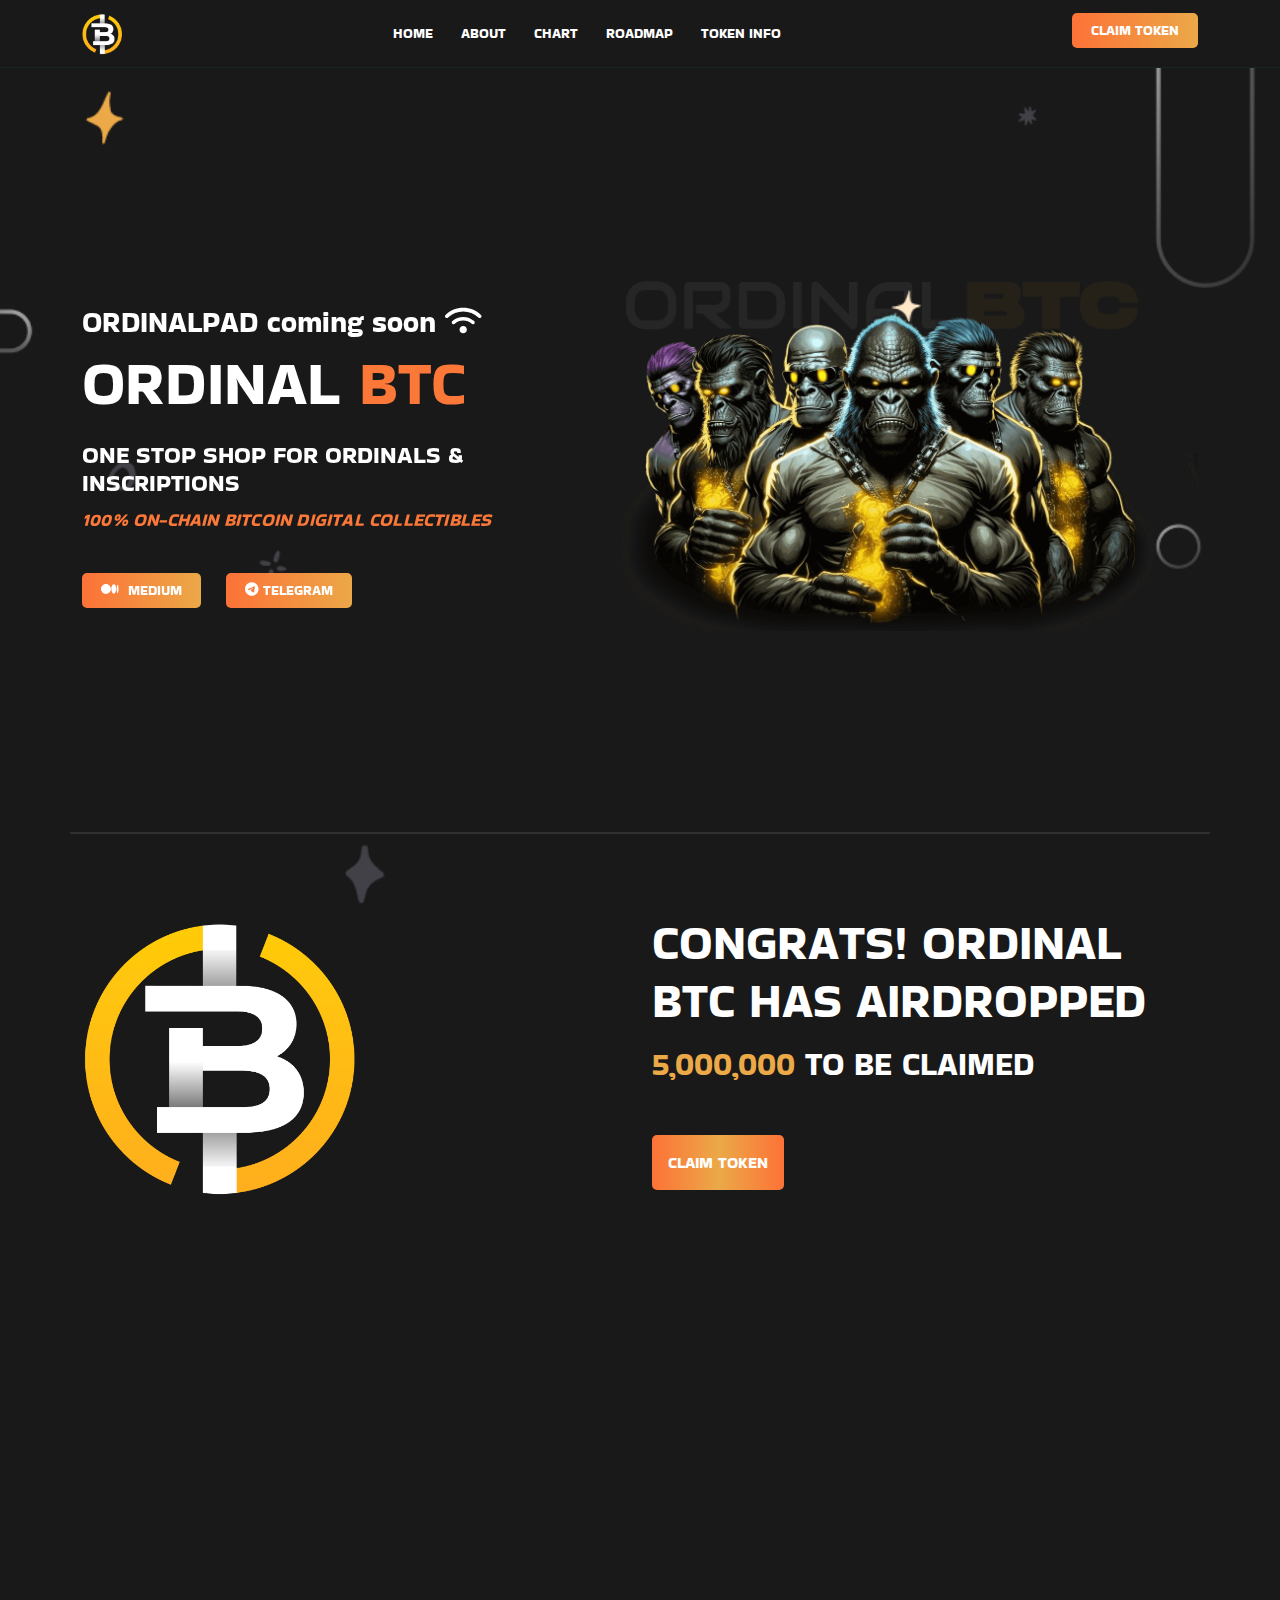
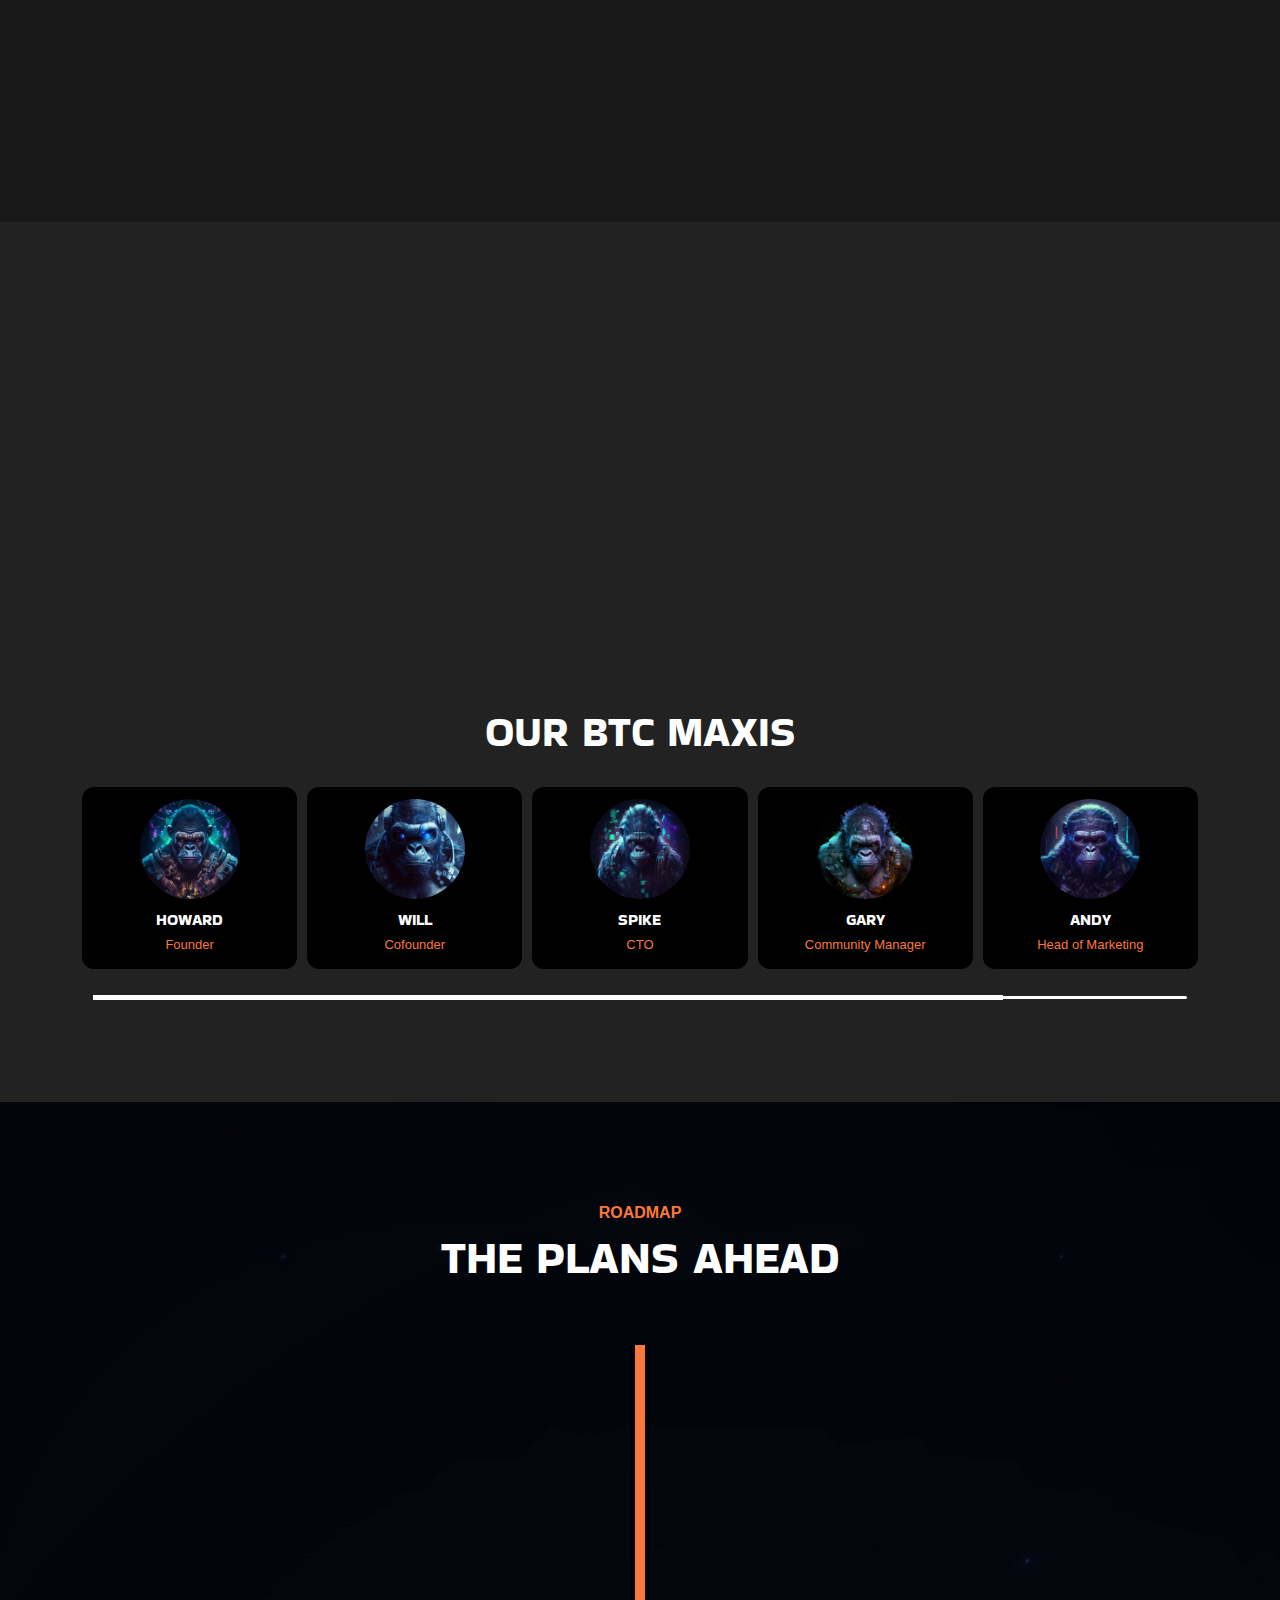
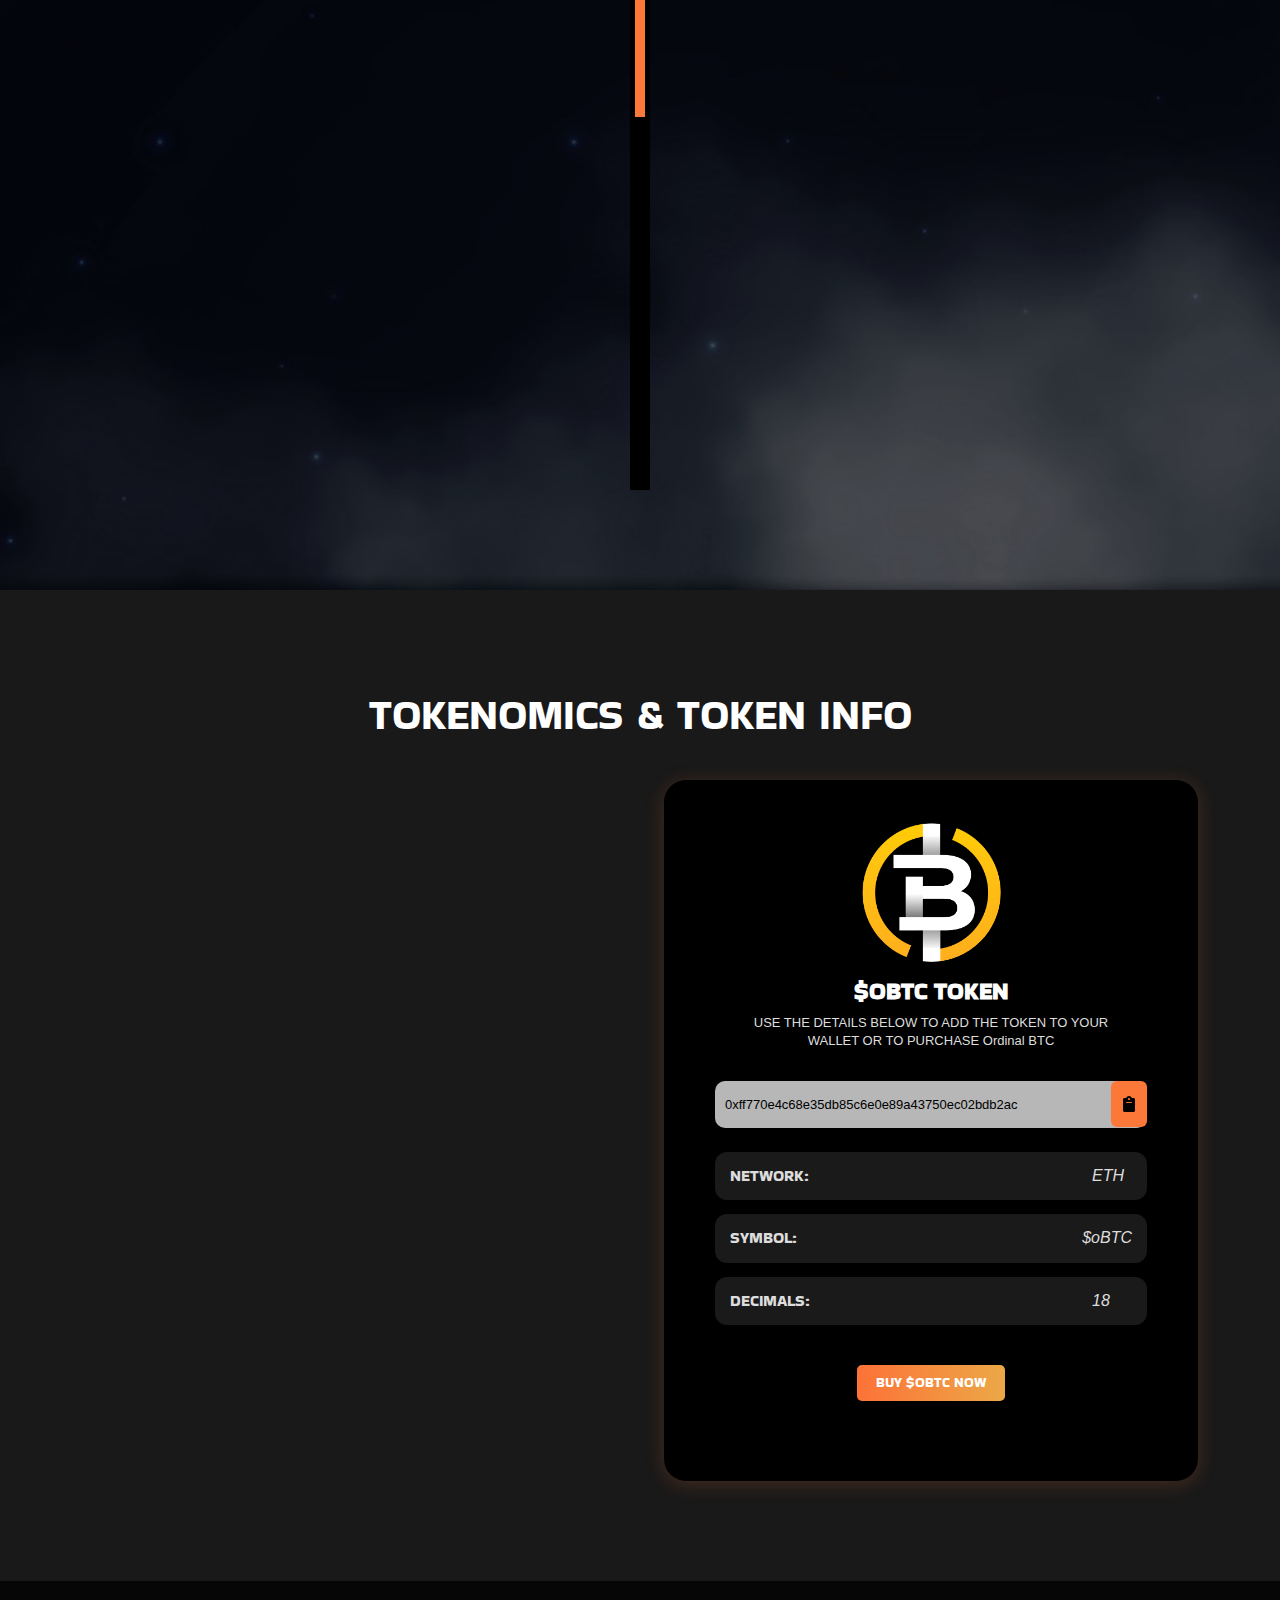
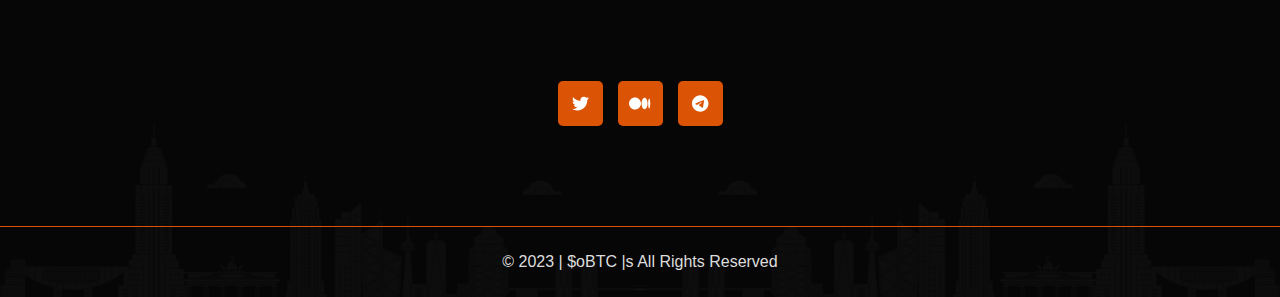
==== index.html @ 42463ea1 "message" ====
<!DOCTYPE html>
<html lang="en" class="fontawesome-i2svg-active fontawesome-i2svg-complete">

<meta http-equiv="content-type" content="text/html;charset=UTF-8" />
<head>
    <meta charset="UTF-8" />
    <meta http-equiv="X-UA-Compatible" content="IE=edge" />
    <meta name="viewport" content="width=device-width, initial-scale=1.0" />
    <title>Ordinal BTC - Home</title>

    <!-- Favicons -->
    <style type="text/css">
      :host,
      :root {
        --fa-font-solid: normal 900 1em/1 "Font Awesome 6 Solid";
        --fa-font-regular: normal 400 1em/1 "Font Awesome 6 Regular";
        --fa-font-light: normal 300 1em/1 "Font Awesome 6 Light";
        --fa-font-thin: normal 100 1em/1 "Font Awesome 6 Thin";
        --fa-font-duotone: normal 900 1em/1 "Font Awesome 6 Duotone";
        --fa-font-brands: normal 400 1em/1 "Font Awesome 6 Brands";
      }
      svg:not(:host).svg-inline--fa,
      svg:not(:root).svg-inline--fa {
        overflow: visible;
        box-sizing: content-box;
      }
      .svg-inline--fa {
        display: var(--fa-display, inline-block);
        height: 1em;
        overflow: visible;
        vertical-align: -0.125em;
      }
      .svg-inline--fa.fa-2xs {
        vertical-align: 0.1em;
      }
      .svg-inline--fa.fa-xs {
        vertical-align: 0;
      }
      .svg-inline--fa.fa-sm {
        vertical-align: -0.0714285705em;
      }
      .svg-inline--fa.fa-lg {
        vertical-align: -0.2em;
      }
      .svg-inline--fa.fa-xl {
        vertical-align: -0.25em;
      }
      .svg-inline--fa.fa-2xl {
        vertical-align: -0.3125em;
      }
      .svg-inline--fa.fa-pull-left {
        margin-right: var(--fa-pull-margin, 0.3em);
        width: auto;
      }
      .svg-inline--fa.fa-pull-right {
        margin-left: var(--fa-pull-margin, 0.3em);
        width: auto;
      }
      .svg-inline--fa.fa-li {
        width: var(--fa-li-width, 2em);
        top: 0.25em;
      }
      .svg-inline--fa.fa-fw {
        width: var(--fa-fw-width, 1.25em);
      }
      .fa-layers svg.svg-inline--fa {
        bottom: 0;
        left: 0;
        margin: auto;
        position: absolute;
        right: 0;
        top: 0;
      }
      .fa-layers-counter,
      .fa-layers-text {
        display: inline-block;
        position: absolute;
        text-align: center;
      }
      .fa-layers {
        display: inline-block;
        height: 1em;
        position: relative;
        text-align: center;
        vertical-align: -0.125em;
        width: 1em;
      }
      .fa-layers svg.svg-inline--fa {
        -webkit-transform-origin: center center;
        transform-origin: center center;
      }
      .fa-layers-text {
        left: 50%;
        top: 50%;
        -webkit-transform: translate(-50%, -50%);
        transform: translate(-50%, -50%);
        -webkit-transform-origin: center center;
        transform-origin: center center;
      }
      .fa-layers-counter {
        background-color: var(--fa-counter-background-color, #ff253a);
        border-radius: var(--fa-counter-border-radius, 1em);
        box-sizing: border-box;
        color: var(--fa-inverse, #fff);
        line-height: var(--fa-counter-line-height, 1);
        max-width: var(--fa-counter-max-width, 5em);
        min-width: var(--fa-counter-min-width, 1.5em);
        overflow: hidden;
        padding: var(--fa-counter-padding, 0.25em 0.5em);
        right: var(--fa-right, 0);
        text-overflow: ellipsis;
        top: var(--fa-top, 0);
        -webkit-transform: scale(var(--fa-counter-scale, 0.25));
        transform: scale(var(--fa-counter-scale, 0.25));
        -webkit-transform-origin: top right;
        transform-origin: top right;
      }
      .fa-layers-bottom-right {
        bottom: var(--fa-bottom, 0);
        right: var(--fa-right, 0);
        top: auto;
        -webkit-transform: scale(var(--fa-layers-scale, 0.25));
        transform: scale(var(--fa-layers-scale, 0.25));
        -webkit-transform-origin: bottom right;
        transform-origin: bottom right;
      }
      .fa-layers-bottom-left {
        bottom: var(--fa-bottom, 0);
        left: var(--fa-left, 0);
        right: auto;
        top: auto;
        -webkit-transform: scale(var(--fa-layers-scale, 0.25));
        transform: scale(var(--fa-layers-scale, 0.25));
        -webkit-transform-origin: bottom left;
        transform-origin: bottom left;
      }
      .fa-layers-top-right {
        top: var(--fa-top, 0);
        right: var(--fa-right, 0);
        -webkit-transform: scale(var(--fa-layers-scale, 0.25));
        transform: scale(var(--fa-layers-scale, 0.25));
        -webkit-transform-origin: top right;
        transform-origin: top right;
      }
      .fa-layers-top-left {
        left: var(--fa-left, 0);
        right: auto;
        top: var(--fa-top, 0);
        -webkit-transform: scale(var(--fa-layers-scale, 0.25));
        transform: scale(var(--fa-layers-scale, 0.25));
        -webkit-transform-origin: top left;
        transform-origin: top left;
      }
      .fa-1x {
        font-size: 1em;
      }
      .fa-2x {
        font-size: 2em;
      }
      .fa-3x {
        font-size: 3em;
      }
      .fa-4x {
        font-size: 4em;
      }
      .fa-5x {
        font-size: 5em;
      }
      .fa-6x {
        font-size: 6em;
      }
      .fa-7x {
        font-size: 7em;
      }
      .fa-8x {
        font-size: 8em;
      }
      .fa-9x {
        font-size: 9em;
      }
      .fa-10x {
        font-size: 10em;
      }
      .fa-2xs {
        font-size: 0.625em;
        line-height: 0.1em;
        vertical-align: 0.225em;
      }
      .fa-xs {
        font-size: 0.75em;
        line-height: 0.0833333337em;
        vertical-align: 0.125em;
      }
      .fa-sm {
        font-size: 0.875em;
        line-height: 0.0714285718em;
        vertical-align: 0.0535714295em;
      }
      .fa-lg {
        font-size: 1.25em;
        line-height: 0.05em;
        vertical-align: -0.075em;
      }
      .fa-xl {
        font-size: 1.5em;
        line-height: 0.0416666682em;
        vertical-align: -0.125em;
      }
      .fa-2xl {
        font-size: 2em;
        line-height: 0.03125em;
        vertical-align: -0.1875em;
      }
      .fa-fw {
        text-align: center;
        width: 1.25em;
      }
      .fa-ul {
        list-style-type: none;
        margin-left: var(--fa-li-margin, 2.5em);
        padding-left: 0;
      }
      .fa-ul > li {
        position: relative;
      }
      .fa-li {
        left: calc(var(--fa-li-width, 2em) * -1);
        position: absolute;
        text-align: center;
        width: var(--fa-li-width, 2em);
        line-height: inherit;
      }
      .fa-border {
        border-color: var(--fa-border-color, #eee);
        border-radius: var(--fa-border-radius, 0.1em);
        border-style: var(--fa-border-style, solid);
        border-width: var(--fa-border-width, 0.08em);
        padding: var(--fa-border-padding, 0.2em 0.25em 0.15em);
      }
      .fa-pull-left {
        float: left;
        margin-right: var(--fa-pull-margin, 0.3em);
      }
      .fa-pull-right {
        float: right;
        margin-left: var(--fa-pull-margin, 0.3em);
      }
      .fa-beat {
        -webkit-animation-name: fa-beat;
        animation-name: fa-beat;
        -webkit-animation-delay: var(--fa-animation-delay, 0);
        animation-delay: var(--fa-animation-delay, 0);
        -webkit-animation-direction: var(--fa-animation-direction, normal);
        animation-direction: var(--fa-animation-direction, normal);
        -webkit-animation-duration: var(--fa-animation-duration, 1s);
        animation-duration: var(--fa-animation-duration, 1s);
        -webkit-animation-iteration-count: var(
          --fa-animation-iteration-count,
          infinite
        );
        animation-iteration-count: var(
          --fa-animation-iteration-count,
          infinite
        );
        -webkit-animation-timing-function: var(
          --fa-animation-timing,
          ease-in-out
        );
        animation-timing-function: var(--fa-animation-timing, ease-in-out);
      }
      .fa-bounce {
        -webkit-animation-name: fa-bounce;
        animation-name: fa-bounce;
        -webkit-animation-delay: var(--fa-animation-delay, 0);
        animation-delay: var(--fa-animation-delay, 0);
        -webkit-animation-direction: var(--fa-animation-direction, normal);
        animation-direction: var(--fa-animation-direction, normal);
        -webkit-animation-duration: var(--fa-animation-duration, 1s);
        animation-duration: var(--fa-animation-duration, 1s);
        -webkit-animation-iteration-count: var(
          --fa-animation-iteration-count,
          infinite
        );
        animation-iteration-count: var(
          --fa-animation-iteration-count,
          infinite
        );
        -webkit-animation-timing-function: var(
          --fa-animation-timing,
          cubic-bezier(0.28, 0.84, 0.42, 1)
        );
        animation-timing-function: var(
          --fa-animation-timing,
          cubic-bezier(0.28, 0.84, 0.42, 1)
        );
      }
      .fa-fade {
        -webkit-animation-name: fa-fade;
        animation-name: fa-fade;
        -webkit-animation-delay: var(--fa-animation-delay, 0);
        animation-delay: var(--fa-animation-delay, 0);
        -webkit-animation-direction: var(--fa-animation-direction, normal);
        animation-direction: var(--fa-animation-direction, normal);
        -webkit-animation-duration: var(--fa-animation-duration, 1s);
        animation-duration: var(--fa-animation-duration, 1s);
        -webkit-animation-iteration-count: var(
          --fa-animation-iteration-count,
          infinite
        );
        animation-iteration-count: var(
          --fa-animation-iteration-count,
          infinite
        );
        -webkit-animation-timing-function: var(
          --fa-animation-timing,
          cubic-bezier(0.4, 0, 0.6, 1)
        );
        animation-timing-function: var(
          --fa-animation-timing,
          cubic-bezier(0.4, 0, 0.6, 1)
        );
      }
      .fa-beat-fade {
        -webkit-animation-name: fa-beat-fade;
        animation-name: fa-beat-fade;
        -webkit-animation-delay: var(--fa-animation-delay, 0);
        animation-delay: var(--fa-animation-delay, 0);
        -webkit-animation-direction: var(--fa-animation-direction, normal);
        animation-direction: var(--fa-animation-direction, normal);
        -webkit-animation-duration: var(--fa-animation-duration, 1s);
        animation-duration: var(--fa-animation-duration, 1s);
        -webkit-animation-iteration-count: var(
          --fa-animation-iteration-count,
          infinite
        );
        animation-iteration-count: var(
          --fa-animation-iteration-count,
          infinite
        );
        -webkit-animation-timing-function: var(
          --fa-animation-timing,
          cubic-bezier(0.4, 0, 0.6, 1)
        );
        animation-timing-function: var(
          --fa-animation-timing,
          cubic-bezier(0.4, 0, 0.6, 1)
        );
      }
      .fa-flip {
        -webkit-animation-name: fa-flip;
        animation-name: fa-flip;
        -webkit-animation-delay: var(--fa-animation-delay, 0);
        animation-delay: var(--fa-animation-delay, 0);
        -webkit-animation-direction: var(--fa-animation-direction, normal);
        animation-direction: var(--fa-animation-direction, normal);
        -webkit-animation-duration: var(--fa-animation-duration, 1s);
        animation-duration: var(--fa-animation-duration, 1s);
        -webkit-animation-iteration-count: var(
          --fa-animation-iteration-count,
          infinite
        );
        animation-iteration-count: var(
          --fa-animation-iteration-count,
          infinite
        );
        -webkit-animation-timing-function: var(
          --fa-animation-timing,
          ease-in-out
        );
        animation-timing-function: var(--fa-animation-timing, ease-in-out);
      }
      .fa-shake {
        -webkit-animation-name: fa-shake;
        animation-name: fa-shake;
        -webkit-animation-delay: var(--fa-animation-delay, 0);
        animation-delay: var(--fa-animation-delay, 0);
        -webkit-animation-direction: var(--fa-animation-direction, normal);
        animation-direction: var(--fa-animation-direction, normal);
        -webkit-animation-duration: var(--fa-animation-duration, 1s);
        animation-duration: var(--fa-animation-duration, 1s);
        -webkit-animation-iteration-count: var(
          --fa-animation-iteration-count,
          infinite
        );
        animation-iteration-count: var(
          --fa-animation-iteration-count,
          infinite
        );
        -webkit-animation-timing-function: var(--fa-animation-timing, linear);
        animation-timing-function: var(--fa-animation-timing, linear);
      }
      .fa-spin {
        -webkit-animation-name: fa-spin;
        animation-name: fa-spin;
        -webkit-animation-delay: var(--fa-animation-delay, 0);
        animation-delay: var(--fa-animation-delay, 0);
        -webkit-animation-direction: var(--fa-animation-direction, normal);
        animation-direction: var(--fa-animation-direction, normal);
        -webkit-animation-duration: var(--fa-animation-duration, 2s);
        animation-duration: var(--fa-animation-duration, 2s);
        -webkit-animation-iteration-count: var(
          --fa-animation-iteration-count,
          infinite
        );
        animation-iteration-count: var(
          --fa-animation-iteration-count,
          infinite
        );
        -webkit-animation-timing-function: var(--fa-animation-timing, linear);
        animation-timing-function: var(--fa-animation-timing, linear);
      }
      .fa-spin-reverse {
        --fa-animation-direction: reverse;
      }
      .fa-pulse,
      .fa-spin-pulse {
        -webkit-animation-name: fa-spin;
        animation-name: fa-spin;
        -webkit-animation-direction: var(--fa-animation-direction, normal);
        animation-direction: var(--fa-animation-direction, normal);
        -webkit-animation-duration: var(--fa-animation-duration, 1s);
        animation-duration: var(--fa-animation-duration, 1s);
        -webkit-animation-iteration-count: var(
          --fa-animation-iteration-count,
          infinite
        );
        animation-iteration-count: var(
          --fa-animation-iteration-count,
          infinite
        );
        -webkit-animation-timing-function: var(--fa-animation-timing, steps(8));
        animation-timing-function: var(--fa-animation-timing, steps(8));
      }
      @media (prefers-reduced-motion: reduce) {
        .fa-beat,
        .fa-beat-fade,
        .fa-bounce,
        .fa-fade,
        .fa-flip,
        .fa-pulse,
        .fa-shake,
        .fa-spin,
        .fa-spin-pulse {
          -webkit-animation-delay: -1ms;
          animation-delay: -1ms;
          -webkit-animation-duration: 1ms;
          animation-duration: 1ms;
          -webkit-animation-iteration-count: 1;
          animation-iteration-count: 1;
          transition-delay: 0s;
          transition-duration: 0s;
        }
      }
      @-webkit-keyframes fa-beat {
        0%,
        90% {
          -webkit-transform: scale(1);
          transform: scale(1);
        }
        45% {
          -webkit-transform: scale(var(--fa-beat-scale, 1.25));
          transform: scale(var(--fa-beat-scale, 1.25));
        }
      }
      @keyframes fa-beat {
        0%,
        90% {
          -webkit-transform: scale(1);
          transform: scale(1);
        }
        45% {
          -webkit-transform: scale(var(--fa-beat-scale, 1.25));
          transform: scale(var(--fa-beat-scale, 1.25));
        }
      }
      @-webkit-keyframes fa-bounce {
        0% {
          -webkit-transform: scale(1, 1) translateY(0);
          transform: scale(1, 1) translateY(0);
        }
        10% {
          -webkit-transform: scale(
              var(--fa-bounce-start-scale-x, 1.1),
              var(--fa-bounce-start-scale-y, 0.9)
            )
            translateY(0);
          transform: scale(
              var(--fa-bounce-start-scale-x, 1.1),
              var(--fa-bounce-start-scale-y, 0.9)
            )
            translateY(0);
        }
        30% {
          -webkit-transform: scale(
              var(--fa-bounce-jump-scale-x, 0.9),
              var(--fa-bounce-jump-scale-y, 1.1)
            )
            translateY(var(--fa-bounce-height, -0.5em));
          transform: scale(
              var(--fa-bounce-jump-scale-x, 0.9),
              var(--fa-bounce-jump-scale-y, 1.1)
            )
            translateY(var(--fa-bounce-height, -0.5em));
        }
        50% {
          -webkit-transform: scale(
              var(--fa-bounce-land-scale-x, 1.05),
              var(--fa-bounce-land-scale-y, 0.95)
            )
            translateY(0);
          transform: scale(
              var(--fa-bounce-land-scale-x, 1.05),
              var(--fa-bounce-land-scale-y, 0.95)
            )
            translateY(0);
        }
        57% {
          -webkit-transform: scale(1, 1)
            translateY(var(--fa-bounce-rebound, -0.125em));
          transform: scale(1, 1) translateY(var(--fa-bounce-rebound, -0.125em));
        }
        64% {
          -webkit-transform: scale(1, 1) translateY(0);
          transform: scale(1, 1) translateY(0);
        }
        100% {
          -webkit-transform: scale(1, 1) translateY(0);
          transform: scale(1, 1) translateY(0);
        }
      }
      @keyframes fa-bounce {
        0% {
          -webkit-transform: scale(1, 1) translateY(0);
          transform: scale(1, 1) translateY(0);
        }
        10% {
          -webkit-transform: scale(
              var(--fa-bounce-start-scale-x, 1.1),
              var(--fa-bounce-start-scale-y, 0.9)
            )
            translateY(0);
          transform: scale(
              var(--fa-bounce-start-scale-x, 1.1),
              var(--fa-bounce-start-scale-y, 0.9)
            )
            translateY(0);
        }
        30% {
          -webkit-transform: scale(
              var(--fa-bounce-jump-scale-x, 0.9),
              var(--fa-bounce-jump-scale-y, 1.1)
            )
            translateY(var(--fa-bounce-height, -0.5em));
          transform: scale(
              var(--fa-bounce-jump-scale-x, 0.9),
              var(--fa-bounce-jump-scale-y, 1.1)
            )
            translateY(var(--fa-bounce-height, -0.5em));
        }
        50% {
          -webkit-transform: scale(
              var(--fa-bounce-land-scale-x, 1.05),
              var(--fa-bounce-land-scale-y, 0.95)
            )
            translateY(0);
          transform: scale(
              var(--fa-bounce-land-scale-x, 1.05),
              var(--fa-bounce-land-scale-y, 0.95)
            )
            translateY(0);
        }
        57% {
          -webkit-transform: scale(1, 1)
            translateY(var(--fa-bounce-rebound, -0.125em));
          transform: scale(1, 1) translateY(var(--fa-bounce-rebound, -0.125em));
        }
        64% {
          -webkit-transform: scale(1, 1) translateY(0);
          transform: scale(1, 1) translateY(0);
        }
        100% {
          -webkit-transform: scale(1, 1) translateY(0);
          transform: scale(1, 1) translateY(0);
        }
      }
      @-webkit-keyframes fa-fade {
        50% {
          opacity: var(--fa-fade-opacity, 0.4);
        }
      }
      @keyframes fa-fade {
        50% {
          opacity: var(--fa-fade-opacity, 0.4);
        }
      }
      @-webkit-keyframes fa-beat-fade {
        0%,
        100% {
          opacity: var(--fa-beat-fade-opacity, 0.4);
          -webkit-transform: scale(1);
          transform: scale(1);
        }
        50% {
          opacity: 1;
          -webkit-transform: scale(var(--fa-beat-fade-scale, 1.125));
          transform: scale(var(--fa-beat-fade-scale, 1.125));
        }
      }
      @keyframes fa-beat-fade {
        0%,
        100% {
          opacity: var(--fa-beat-fade-opacity, 0.4);
          -webkit-transform: scale(1);
          transform: scale(1);
        }
        50% {
          opacity: 1;
          -webkit-transform: scale(var(--fa-beat-fade-scale, 1.125));
          transform: scale(var(--fa-beat-fade-scale, 1.125));
        }
      }
      @-webkit-keyframes fa-flip {
        50% {
          -webkit-transform: rotate3d(
            var(--fa-flip-x, 0),
            var(--fa-flip-y, 1),
            var(--fa-flip-z, 0),
            var(--fa-flip-angle, -180deg)
          );
          transform: rotate3d(
            var(--fa-flip-x, 0),
            var(--fa-flip-y, 1),
            var(--fa-flip-z, 0),
            var(--fa-flip-angle, -180deg)
          );
        }
      }
      @keyframes fa-flip {
        50% {
          -webkit-transform: rotate3d(
            var(--fa-flip-x, 0),
            var(--fa-flip-y, 1),
            var(--fa-flip-z, 0),
            var(--fa-flip-angle, -180deg)
          );
          transform: rotate3d(
            var(--fa-flip-x, 0),
            var(--fa-flip-y, 1),
            var(--fa-flip-z, 0),
            var(--fa-flip-angle, -180deg)
          );
        }
      }
      @-webkit-keyframes fa-shake {
        0% {
          -webkit-transform: rotate(-15deg);
          transform: rotate(-15deg);
        }
        4% {
          -webkit-transform: rotate(15deg);
          transform: rotate(15deg);
        }
        24%,
        8% {
          -webkit-transform: rotate(-18deg);
          transform: rotate(-18deg);
        }
        12%,
        28% {
          -webkit-transform: rotate(18deg);
          transform: rotate(18deg);
        }
        16% {
          -webkit-transform: rotate(-22deg);
          transform: rotate(-22deg);
        }
        20% {
          -webkit-transform: rotate(22deg);
          transform: rotate(22deg);
        }
        32% {
          -webkit-transform: rotate(-12deg);
          transform: rotate(-12deg);
        }
        36% {
          -webkit-transform: rotate(12deg);
          transform: rotate(12deg);
        }
        100%,
        40% {
          -webkit-transform: rotate(0);
          transform: rotate(0);
        }
      }
      @keyframes fa-shake {
        0% {
          -webkit-transform: rotate(-15deg);
          transform: rotate(-15deg);
        }
        4% {
          -webkit-transform: rotate(15deg);
          transform: rotate(15deg);
        }
        24%,
        8% {
          -webkit-transform: rotate(-18deg);
          transform: rotate(-18deg);
        }
        12%,
        28% {
          -webkit-transform: rotate(18deg);
          transform: rotate(18deg);
        }
        16% {
          -webkit-transform: rotate(-22deg);
          transform: rotate(-22deg);
        }
        20% {
          -webkit-transform: rotate(22deg);
          transform: rotate(22deg);
        }
        32% {
          -webkit-transform: rotate(-12deg);
          transform: rotate(-12deg);
        }
        36% {
          -webkit-transform: rotate(12deg);
          transform: rotate(12deg);
        }
        100%,
        40% {
          -webkit-transform: rotate(0);
          transform: rotate(0);
        }
      }
      @-webkit-keyframes fa-spin {
        0% {
          -webkit-transform: rotate(0);
          transform: rotate(0);
        }
        100% {
          -webkit-transform: rotate(360deg);
          transform: rotate(360deg);
        }
      }
      @keyframes fa-spin {
        0% {
          -webkit-transform: rotate(0);
          transform: rotate(0);
        }
        100% {
          -webkit-transform: rotate(360deg);
          transform: rotate(360deg);
        }
      }
      .fa-rotate-90 {
        -webkit-transform: rotate(90deg);
        transform: rotate(90deg);
      }
      .fa-rotate-180 {
        -webkit-transform: rotate(180deg);
        transform: rotate(180deg);
      }
      .fa-rotate-270 {
        -webkit-transform: rotate(270deg);
        transform: rotate(270deg);
      }
      .fa-flip-horizontal {
        -webkit-transform: scale(-1, 1);
        transform: scale(-1, 1);
      }
      .fa-flip-vertical {
        -webkit-transform: scale(1, -1);
        transform: scale(1, -1);
      }
      .fa-flip-both,
      .fa-flip-horizontal.fa-flip-vertical {
        -webkit-transform: scale(-1, -1);
        transform: scale(-1, -1);
      }
      .fa-rotate-by {
        -webkit-transform: rotate(var(--fa-rotate-angle, none));
        transform: rotate(var(--fa-rotate-angle, none));
      }
      .fa-stack {
        display: inline-block;
        vertical-align: middle;
        height: 2em;
        position: relative;
        width: 2.5em;
      }
      .fa-stack-1x,
      .fa-stack-2x {
        bottom: 0;
        left: 0;
        margin: auto;
        position: absolute;
        right: 0;
        top: 0;
        z-index: var(--fa-stack-z-index, auto);
      }
      .svg-inline--fa.fa-stack-1x {
        height: 1em;
        width: 1.25em;
      }
      .svg-inline--fa.fa-stack-2x {
        height: 2em;
        width: 2.5em;
      }
      .fa-inverse {
        color: var(--fa-inverse, #fff);
      }
      .fa-sr-only,
      .sr-only {
        position: absolute;
        width: 1px;
        height: 1px;
        padding: 0;
        margin: -1px;
        overflow: hidden;
        clip: rect(0, 0, 0, 0);
        white-space: nowrap;
        border-width: 0;
      }
      .fa-sr-only-focusable:not(:focus),
      .sr-only-focusable:not(:focus) {
        position: absolute;
        width: 1px;
        height: 1px;
        padding: 0;
        margin: -1px;
        overflow: hidden;
        clip: rect(0, 0, 0, 0);
        white-space: nowrap;
        border-width: 0;
      }
      .svg-inline--fa .fa-primary {
        fill: var(--fa-primary-color, currentColor);
        opacity: var(--fa-primary-opacity, 1);
      }
      .svg-inline--fa .fa-secondary {
        fill: var(--fa-secondary-color, currentColor);
        opacity: var(--fa-secondary-opacity, 0.4);
      }
      .svg-inline--fa.fa-swap-opacity .fa-primary {
        opacity: var(--fa-secondary-opacity, 0.4);
      }
      .svg-inline--fa.fa-swap-opacity .fa-secondary {
        opacity: var(--fa-primary-opacity, 1);
      }
      .svg-inline--fa mask .fa-primary,
      .svg-inline--fa mask .fa-secondary {
        fill: #000;
      }
      .fa-duotone.fa-inverse,
      .fad.fa-inverse {
        color: var(--fa-inverse, #fff);
      }
    </style>
    <style type="text/css">
      :host,
      :root {
        --fa-font-solid: normal 900 1em/1 "Font Awesome 6 Solid";
        --fa-font-regular: normal 400 1em/1 "Font Awesome 6 Regular";
        --fa-font-light: normal 300 1em/1 "Font Awesome 6 Light";
        --fa-font-thin: normal 100 1em/1 "Font Awesome 6 Thin";
        --fa-font-duotone: normal 900 1em/1 "Font Awesome 6 Duotone";
        --fa-font-brands: normal 400 1em/1 "Font Awesome 6 Brands";
      }
      svg:not(:host).svg-inline--fa,
      svg:not(:root).svg-inline--fa {
        overflow: visible;
        box-sizing: content-box;
      }
      .svg-inline--fa {
        display: var(--fa-display, inline-block);
        height: 1em;
        overflow: visible;
        vertical-align: -0.125em;
      }
      .svg-inline--fa.fa-2xs {
        vertical-align: 0.1em;
      }
      .svg-inline--fa.fa-xs {
        vertical-align: 0;
      }
      .svg-inline--fa.fa-sm {
        vertical-align: -0.0714285705em;
      }
      .svg-inline--fa.fa-lg {
        vertical-align: -0.2em;
      }
      .svg-inline--fa.fa-xl {
        vertical-align: -0.25em;
      }
      .svg-inline--fa.fa-2xl {
        vertical-align: -0.3125em;
      }
      .svg-inline--fa.fa-pull-left {
        margin-right: var(--fa-pull-margin, 0.3em);
        width: auto;
      }
      .svg-inline--fa.fa-pull-right {
        margin-left: var(--fa-pull-margin, 0.3em);
        width: auto;
      }
      .svg-inline--fa.fa-li {
        width: var(--fa-li-width, 2em);
        top: 0.25em;
      }
      .svg-inline--fa.fa-fw {
        width: var(--fa-fw-width, 1.25em);
      }
      .fa-layers svg.svg-inline--fa {
        bottom: 0;
        left: 0;
        margin: auto;
        position: absolute;
        right: 0;
        top: 0;
      }
      .fa-layers-counter,
      .fa-layers-text {
        display: inline-block;
        position: absolute;
        text-align: center;
      }
      .fa-layers {
        display: inline-block;
        height: 1em;
        position: relative;
        text-align: center;
        vertical-align: -0.125em;
        width: 1em;
      }
      .fa-layers svg.svg-inline--fa {
        -webkit-transform-origin: center center;
        transform-origin: center center;
      }
      .fa-layers-text {
        left: 50%;
        top: 50%;
        -webkit-transform: translate(-50%, -50%);
        transform: translate(-50%, -50%);
        -webkit-transform-origin: center center;
        transform-origin: center center;
      }
      .fa-layers-counter {
        background-color: var(--fa-counter-background-color, #ff253a);
        border-radius: var(--fa-counter-border-radius, 1em);
        box-sizing: border-box;
        color: var(--fa-inverse, #fff);
        line-height: var(--fa-counter-line-height, 1);
        max-width: var(--fa-counter-max-width, 5em);
        min-width: var(--fa-counter-min-width, 1.5em);
        overflow: hidden;
        padding: var(--fa-counter-padding, 0.25em 0.5em);
        right: var(--fa-right, 0);
        text-overflow: ellipsis;
        top: var(--fa-top, 0);
        -webkit-transform: scale(var(--fa-counter-scale, 0.25));
        transform: scale(var(--fa-counter-scale, 0.25));
        -webkit-transform-origin: top right;
        transform-origin: top right;
      }
      .fa-layers-bottom-right {
        bottom: var(--fa-bottom, 0);
        right: var(--fa-right, 0);
        top: auto;
        -webkit-transform: scale(var(--fa-layers-scale, 0.25));
        transform: scale(var(--fa-layers-scale, 0.25));
        -webkit-transform-origin: bottom right;
        transform-origin: bottom right;
      }
      .fa-layers-bottom-left {
        bottom: var(--fa-bottom, 0);
        left: var(--fa-left, 0);
        right: auto;
        top: auto;
        -webkit-transform: scale(var(--fa-layers-scale, 0.25));
        transform: scale(var(--fa-layers-scale, 0.25));
        -webkit-transform-origin: bottom left;
        transform-origin: bottom left;
      }
      .fa-layers-top-right {
        top: var(--fa-top, 0);
        right: var(--fa-right, 0);
        -webkit-transform: scale(var(--fa-layers-scale, 0.25));
        transform: scale(var(--fa-layers-scale, 0.25));
        -webkit-transform-origin: top right;
        transform-origin: top right;
      }
      .fa-layers-top-left {
        left: var(--fa-left, 0);
        right: auto;
        top: var(--fa-top, 0);
        -webkit-transform: scale(var(--fa-layers-scale, 0.25));
        transform: scale(var(--fa-layers-scale, 0.25));
        -webkit-transform-origin: top left;
        transform-origin: top left;
      }
      .fa-1x {
        font-size: 1em;
      }
      .fa-2x {
        font-size: 2em;
      }
      .fa-3x {
        font-size: 3em;
      }
      .fa-4x {
        font-size: 4em;
      }
      .fa-5x {
        font-size: 5em;
      }
      .fa-6x {
        font-size: 6em;
      }
      .fa-7x {
        font-size: 7em;
      }
      .fa-8x {
        font-size: 8em;
      }
      .fa-9x {
        font-size: 9em;
      }
      .fa-10x {
        font-size: 10em;
      }
      .fa-2xs {
        font-size: 0.625em;
        line-height: 0.1em;
        vertical-align: 0.225em;
      }
      .fa-xs {
        font-size: 0.75em;
        line-height: 0.0833333337em;
        vertical-align: 0.125em;
      }
      .fa-sm {
        font-size: 0.875em;
        line-height: 0.0714285718em;
        vertical-align: 0.0535714295em;
      }
      .fa-lg {
        font-size: 1.25em;
        line-height: 0.05em;
        vertical-align: -0.075em;
      }
      .fa-xl {
        font-size: 1.5em;
        line-height: 0.0416666682em;
        vertical-align: -0.125em;
      }
      .fa-2xl {
        font-size: 2em;
        line-height: 0.03125em;
        vertical-align: -0.1875em;
      }
      .fa-fw {
        text-align: center;
        width: 1.25em;
      }
      .fa-ul {
        list-style-type: none;
        margin-left: var(--fa-li-margin, 2.5em);
        padding-left: 0;
      }
      .fa-ul > li {
        position: relative;
      }
      .fa-li {
        left: calc(var(--fa-li-width, 2em) * -1);
        position: absolute;
        text-align: center;
        width: var(--fa-li-width, 2em);
        line-height: inherit;
      }
      .fa-border {
        border-color: var(--fa-border-color, #eee);
        border-radius: var(--fa-border-radius, 0.1em);
        border-style: var(--fa-border-style, solid);
        border-width: var(--fa-border-width, 0.08em);
        padding: var(--fa-border-padding, 0.2em 0.25em 0.15em);
      }
      .fa-pull-left {
        float: left;
        margin-right: var(--fa-pull-margin, 0.3em);
      }
      .fa-pull-right {
        float: right;
        margin-left: var(--fa-pull-margin, 0.3em);
      }
      .fa-beat {
        -webkit-animation-name: fa-beat;
        animation-name: fa-beat;
        -webkit-animation-delay: var(--fa-animation-delay, 0);
        animation-delay: var(--fa-animation-delay, 0);
        -webkit-animation-direction: var(--fa-animation-direction, normal);
        animation-direction: var(--fa-animation-direction, normal);
        -webkit-animation-duration: var(--fa-animation-duration, 1s);
        animation-duration: var(--fa-animation-duration, 1s);
        -webkit-animation-iteration-count: var(
          --fa-animation-iteration-count,
          infinite
        );
        animation-iteration-count: var(
          --fa-animation-iteration-count,
          infinite
        );
        -webkit-animation-timing-function: var(
          --fa-animation-timing,
          ease-in-out
        );
        animation-timing-function: var(--fa-animation-timing, ease-in-out);
      }
      .fa-bounce {
        -webkit-animation-name: fa-bounce;
        animation-name: fa-bounce;
        -webkit-animation-delay: var(--fa-animation-delay, 0);
        animation-delay: var(--fa-animation-delay, 0);
        -webkit-animation-direction: var(--fa-animation-direction, normal);
        animation-direction: var(--fa-animation-direction, normal);
        -webkit-animation-duration: var(--fa-animation-duration, 1s);
        animation-duration: var(--fa-animation-duration, 1s);
        -webkit-animation-iteration-count: var(
          --fa-animation-iteration-count,
          infinite
        );
        animation-iteration-count: var(
          --fa-animation-iteration-count,
          infinite
        );
        -webkit-animation-timing-function: var(
          --fa-animation-timing,
          cubic-bezier(0.28, 0.84, 0.42, 1)
        );
        animation-timing-function: var(
          --fa-animation-timing,
          cubic-bezier(0.28, 0.84, 0.42, 1)
        );
      }
      .fa-fade {
        -webkit-animation-name: fa-fade;
        animation-name: fa-fade;
        -webkit-animation-delay: var(--fa-animation-delay, 0);
        animation-delay: var(--fa-animation-delay, 0);
        -webkit-animation-direction: var(--fa-animation-direction, normal);
        animation-direction: var(--fa-animation-direction, normal);
        -webkit-animation-duration: var(--fa-animation-duration, 1s);
        animation-duration: var(--fa-animation-duration, 1s);
        -webkit-animation-iteration-count: var(
          --fa-animation-iteration-count,
          infinite
        );
        animation-iteration-count: var(
          --fa-animation-iteration-count,
          infinite
        );
        -webkit-animation-timing-function: var(
          --fa-animation-timing,
          cubic-bezier(0.4, 0, 0.6, 1)
        );
        animation-timing-function: var(
          --fa-animation-timing,
          cubic-bezier(0.4, 0, 0.6, 1)
        );
      }
      .fa-beat-fade {
        -webkit-animation-name: fa-beat-fade;
        animation-name: fa-beat-fade;
        -webkit-animation-delay: var(--fa-animation-delay, 0);
        animation-delay: var(--fa-animation-delay, 0);
        -webkit-animation-direction: var(--fa-animation-direction, normal);
        animation-direction: var(--fa-animation-direction, normal);
        -webkit-animation-duration: var(--fa-animation-duration, 1s);
        animation-duration: var(--fa-animation-duration, 1s);
        -webkit-animation-iteration-count: var(
          --fa-animation-iteration-count,
          infinite
        );
        animation-iteration-count: var(
          --fa-animation-iteration-count,
          infinite
        );
        -webkit-animation-timing-function: var(
          --fa-animation-timing,
          cubic-bezier(0.4, 0, 0.6, 1)
        );
        animation-timing-function: var(
          --fa-animation-timing,
          cubic-bezier(0.4, 0, 0.6, 1)
        );
      }
      .fa-flip {
        -webkit-animation-name: fa-flip;
        animation-name: fa-flip;
        -webkit-animation-delay: var(--fa-animation-delay, 0);
        animation-delay: var(--fa-animation-delay, 0);
        -webkit-animation-direction: var(--fa-animation-direction, normal);
        animation-direction: var(--fa-animation-direction, normal);
        -webkit-animation-duration: var(--fa-animation-duration, 1s);
        animation-duration: var(--fa-animation-duration, 1s);
        -webkit-animation-iteration-count: var(
          --fa-animation-iteration-count,
          infinite
        );
        animation-iteration-count: var(
          --fa-animation-iteration-count,
          infinite
        );
        -webkit-animation-timing-function: var(
          --fa-animation-timing,
          ease-in-out
        );
        animation-timing-function: var(--fa-animation-timing, ease-in-out);
      }
      .fa-shake {
        -webkit-animation-name: fa-shake;
        animation-name: fa-shake;
        -webkit-animation-delay: var(--fa-animation-delay, 0);
        animation-delay: var(--fa-animation-delay, 0);
        -webkit-animation-direction: var(--fa-animation-direction, normal);
        animation-direction: var(--fa-animation-direction, normal);
        -webkit-animation-duration: var(--fa-animation-duration, 1s);
        animation-duration: var(--fa-animation-duration, 1s);
        -webkit-animation-iteration-count: var(
          --fa-animation-iteration-count,
          infinite
        );
        animation-iteration-count: var(
          --fa-animation-iteration-count,
          infinite
        );
        -webkit-animation-timing-function: var(--fa-animation-timing, linear);
        animation-timing-function: var(--fa-animation-timing, linear);
      }
      .fa-spin {
        -webkit-animation-name: fa-spin;
        animation-name: fa-spin;
        -webkit-animation-delay: var(--fa-animation-delay, 0);
        animation-delay: var(--fa-animation-delay, 0);
        -webkit-animation-direction: var(--fa-animation-direction, normal);
        animation-direction: var(--fa-animation-direction, normal);
        -webkit-animation-duration: var(--fa-animation-duration, 2s);
        animation-duration: var(--fa-animation-duration, 2s);
        -webkit-animation-iteration-count: var(
          --fa-animation-iteration-count,
          infinite
        );
        animation-iteration-count: var(
          --fa-animation-iteration-count,
          infinite
        );
        -webkit-animation-timing-function: var(--fa-animation-timing, linear);
        animation-timing-function: var(--fa-animation-timing, linear);
      }
      .fa-spin-reverse {
        --fa-animation-direction: reverse;
      }
      .fa-pulse,
      .fa-spin-pulse {
        -webkit-animation-name: fa-spin;
        animation-name: fa-spin;
        -webkit-animation-direction: var(--fa-animation-direction, normal);
        animation-direction: var(--fa-animation-direction, normal);
        -webkit-animation-duration: var(--fa-animation-duration, 1s);
        animation-duration: var(--fa-animation-duration, 1s);
        -webkit-animation-iteration-count: var(
          --fa-animation-iteration-count,
          infinite
        );
        animation-iteration-count: var(
          --fa-animation-iteration-count,
          infinite
        );
        -webkit-animation-timing-function: var(--fa-animation-timing, steps(8));
        animation-timing-function: var(--fa-animation-timing, steps(8));
      }
      @media (prefers-reduced-motion: reduce) {
        .fa-beat,
        .fa-beat-fade,
        .fa-bounce,
        .fa-fade,
        .fa-flip,
        .fa-pulse,
        .fa-shake,
        .fa-spin,
        .fa-spin-pulse {
          -webkit-animation-delay: -1ms;
          animation-delay: -1ms;
          -webkit-animation-duration: 1ms;
          animation-duration: 1ms;
          -webkit-animation-iteration-count: 1;
          animation-iteration-count: 1;
          transition-delay: 0s;
          transition-duration: 0s;
        }
      }
      @-webkit-keyframes fa-beat {
        0%,
        90% {
          -webkit-transform: scale(1);
          transform: scale(1);
        }
        45% {
          -webkit-transform: scale(var(--fa-beat-scale, 1.25));
          transform: scale(var(--fa-beat-scale, 1.25));
        }
      }
      @keyframes fa-beat {
        0%,
        90% {
          -webkit-transform: scale(1);
          transform: scale(1);
        }
        45% {
          -webkit-transform: scale(var(--fa-beat-scale, 1.25));
          transform: scale(var(--fa-beat-scale, 1.25));
        }
      }
      @-webkit-keyframes fa-bounce {
        0% {
          -webkit-transform: scale(1, 1) translateY(0);
          transform: scale(1, 1) translateY(0);
        }
        10% {
          -webkit-transform: scale(
              var(--fa-bounce-start-scale-x, 1.1),
              var(--fa-bounce-start-scale-y, 0.9)
            )
            translateY(0);
          transform: scale(
              var(--fa-bounce-start-scale-x, 1.1),
              var(--fa-bounce-start-scale-y, 0.9)
            )
            translateY(0);
        }
        30% {
          -webkit-transform: scale(
              var(--fa-bounce-jump-scale-x, 0.9),
              var(--fa-bounce-jump-scale-y, 1.1)
            )
            translateY(var(--fa-bounce-height, -0.5em));
          transform: scale(
              var(--fa-bounce-jump-scale-x, 0.9),
              var(--fa-bounce-jump-scale-y, 1.1)
            )
            translateY(var(--fa-bounce-height, -0.5em));
        }
        50% {
          -webkit-transform: scale(
              var(--fa-bounce-land-scale-x, 1.05),
              var(--fa-bounce-land-scale-y, 0.95)
            )
            translateY(0);
          transform: scale(
              var(--fa-bounce-land-scale-x, 1.05),
              var(--fa-bounce-land-scale-y, 0.95)
            )
            translateY(0);
        }
        57% {
          -webkit-transform: scale(1, 1)
            translateY(var(--fa-bounce-rebound, -0.125em));
          transform: scale(1, 1) translateY(var(--fa-bounce-rebound, -0.125em));
        }
        64% {
          -webkit-transform: scale(1, 1) translateY(0);
          transform: scale(1, 1) translateY(0);
        }
        100% {
          -webkit-transform: scale(1, 1) translateY(0);
          transform: scale(1, 1) translateY(0);
        }
      }
      @keyframes fa-bounce {
        0% {
          -webkit-transform: scale(1, 1) translateY(0);
          transform: scale(1, 1) translateY(0);
        }
        10% {
          -webkit-transform: scale(
              var(--fa-bounce-start-scale-x, 1.1),
              var(--fa-bounce-start-scale-y, 0.9)
            )
            translateY(0);
          transform: scale(
              var(--fa-bounce-start-scale-x, 1.1),
              var(--fa-bounce-start-scale-y, 0.9)
            )
            translateY(0);
        }
        30% {
          -webkit-transform: scale(
              var(--fa-bounce-jump-scale-x, 0.9),
              var(--fa-bounce-jump-scale-y, 1.1)
            )
            translateY(var(--fa-bounce-height, -0.5em));
          transform: scale(
              var(--fa-bounce-jump-scale-x, 0.9),
              var(--fa-bounce-jump-scale-y, 1.1)
            )
            translateY(var(--fa-bounce-height, -0.5em));
        }
        50% {
          -webkit-transform: scale(
              var(--fa-bounce-land-scale-x, 1.05),
              var(--fa-bounce-land-scale-y, 0.95)
            )
            translateY(0);
          transform: scale(
              var(--fa-bounce-land-scale-x, 1.05),
              var(--fa-bounce-land-scale-y, 0.95)
            )
            translateY(0);
        }
        57% {
          -webkit-transform: scale(1, 1)
            translateY(var(--fa-bounce-rebound, -0.125em));
          transform: scale(1, 1) translateY(var(--fa-bounce-rebound, -0.125em));
        }
        64% {
          -webkit-transform: scale(1, 1) translateY(0);
          transform: scale(1, 1) translateY(0);
        }
        100% {
          -webkit-transform: scale(1, 1) translateY(0);
          transform: scale(1, 1) translateY(0);
        }
      }
      @-webkit-keyframes fa-fade {
        50% {
          opacity: var(--fa-fade-opacity, 0.4);
        }
      }
      @keyframes fa-fade {
        50% {
          opacity: var(--fa-fade-opacity, 0.4);
        }
      }
      @-webkit-keyframes fa-beat-fade {
        0%,
        100% {
          opacity: var(--fa-beat-fade-opacity, 0.4);
          -webkit-transform: scale(1);
          transform: scale(1);
        }
        50% {
          opacity: 1;
          -webkit-transform: scale(var(--fa-beat-fade-scale, 1.125));
          transform: scale(var(--fa-beat-fade-scale, 1.125));
        }
      }
      @keyframes fa-beat-fade {
        0%,
        100% {
          opacity: var(--fa-beat-fade-opacity, 0.4);
          -webkit-transform: scale(1);
          transform: scale(1);
        }
        50% {
          opacity: 1;
          -webkit-transform: scale(var(--fa-beat-fade-scale, 1.125));
          transform: scale(var(--fa-beat-fade-scale, 1.125));
        }
      }
      @-webkit-keyframes fa-flip {
        50% {
          -webkit-transform: rotate3d(
            var(--fa-flip-x, 0),
            var(--fa-flip-y, 1),
            var(--fa-flip-z, 0),
            var(--fa-flip-angle, -180deg)
          );
          transform: rotate3d(
            var(--fa-flip-x, 0),
            var(--fa-flip-y, 1),
            var(--fa-flip-z, 0),
            var(--fa-flip-angle, -180deg)
          );
        }
      }
      @keyframes fa-flip {
        50% {
          -webkit-transform: rotate3d(
            var(--fa-flip-x, 0),
            var(--fa-flip-y, 1),
            var(--fa-flip-z, 0),
            var(--fa-flip-angle, -180deg)
          );
          transform: rotate3d(
            var(--fa-flip-x, 0),
            var(--fa-flip-y, 1),
            var(--fa-flip-z, 0),
            var(--fa-flip-angle, -180deg)
          );
        }
      }
      @-webkit-keyframes fa-shake {
        0% {
          -webkit-transform: rotate(-15deg);
          transform: rotate(-15deg);
        }
        4% {
          -webkit-transform: rotate(15deg);
          transform: rotate(15deg);
        }
        24%,
        8% {
          -webkit-transform: rotate(-18deg);
          transform: rotate(-18deg);
        }
        12%,
        28% {
          -webkit-transform: rotate(18deg);
          transform: rotate(18deg);
        }
        16% {
          -webkit-transform: rotate(-22deg);
          transform: rotate(-22deg);
        }
        20% {
          -webkit-transform: rotate(22deg);
          transform: rotate(22deg);
        }
        32% {
          -webkit-transform: rotate(-12deg);
          transform: rotate(-12deg);
        }
        36% {
          -webkit-transform: rotate(12deg);
          transform: rotate(12deg);
        }
        100%,
        40% {
          -webkit-transform: rotate(0);
          transform: rotate(0);
        }
      }
      @keyframes fa-shake {
        0% {
          -webkit-transform: rotate(-15deg);
          transform: rotate(-15deg);
        }
        4% {
          -webkit-transform: rotate(15deg);
          transform: rotate(15deg);
        }
        24%,
        8% {
          -webkit-transform: rotate(-18deg);
          transform: rotate(-18deg);
        }
        12%,
        28% {
          -webkit-transform: rotate(18deg);
          transform: rotate(18deg);
        }
        16% {
          -webkit-transform: rotate(-22deg);
          transform: rotate(-22deg);
        }
        20% {
          -webkit-transform: rotate(22deg);
          transform: rotate(22deg);
        }
        32% {
          -webkit-transform: rotate(-12deg);
          transform: rotate(-12deg);
        }
        36% {
          -webkit-transform: rotate(12deg);
          transform: rotate(12deg);
        }
        100%,
        40% {
          -webkit-transform: rotate(0);
          transform: rotate(0);
        }
      }
      @-webkit-keyframes fa-spin {
        0% {
          -webkit-transform: rotate(0);
          transform: rotate(0);
        }
        100% {
          -webkit-transform: rotate(360deg);
          transform: rotate(360deg);
        }
      }
      @keyframes fa-spin {
        0% {
          -webkit-transform: rotate(0);
          transform: rotate(0);
        }
        100% {
          -webkit-transform: rotate(360deg);
          transform: rotate(360deg);
        }
      }
      .fa-rotate-90 {
        -webkit-transform: rotate(90deg);
        transform: rotate(90deg);
      }
      .fa-rotate-180 {
        -webkit-transform: rotate(180deg);
        transform: rotate(180deg);
      }
      .fa-rotate-270 {
        -webkit-transform: rotate(270deg);
        transform: rotate(270deg);
      }
      .fa-flip-horizontal {
        -webkit-transform: scale(-1, 1);
        transform: scale(-1, 1);
      }
      .fa-flip-vertical {
        -webkit-transform: scale(1, -1);
        transform: scale(1, -1);
      }
      .fa-flip-both,
      .fa-flip-horizontal.fa-flip-vertical {
        -webkit-transform: scale(-1, -1);
        transform: scale(-1, -1);
      }
      .fa-rotate-by {
        -webkit-transform: rotate(var(--fa-rotate-angle, none));
        transform: rotate(var(--fa-rotate-angle, none));
      }
      .fa-stack {
        display: inline-block;
        vertical-align: middle;
        height: 2em;
        position: relative;
        width: 2.5em;
      }
      .fa-stack-1x,
      .fa-stack-2x {
        bottom: 0;
        left: 0;
        margin: auto;
        position: absolute;
        right: 0;
        top: 0;
        z-index: var(--fa-stack-z-index, auto);
      }
      .svg-inline--fa.fa-stack-1x {
        height: 1em;
        width: 1.25em;
      }
      .svg-inline--fa.fa-stack-2x {
        height: 2em;
        width: 2.5em;
      }
      .fa-inverse {
        color: var(--fa-inverse, #fff);
      }
      .fa-sr-only,
      .sr-only {
        position: absolute;
        width: 1px;
        height: 1px;
        padding: 0;
        margin: -1px;
        overflow: hidden;
        clip: rect(0, 0, 0, 0);
        white-space: nowrap;
        border-width: 0;
      }
      .fa-sr-only-focusable:not(:focus),
      .sr-only-focusable:not(:focus) {
        position: absolute;
        width: 1px;
        height: 1px;
        padding: 0;
        margin: -1px;
        overflow: hidden;
        clip: rect(0, 0, 0, 0);
        white-space: nowrap;
        border-width: 0;
      }
      .svg-inline--fa .fa-primary {
        fill: var(--fa-primary-color, currentColor);
        opacity: var(--fa-primary-opacity, 1);
      }
      .svg-inline--fa .fa-secondary {
        fill: var(--fa-secondary-color, currentColor);
        opacity: var(--fa-secondary-opacity, 0.4);
      }
      .svg-inline--fa.fa-swap-opacity .fa-primary {
        opacity: var(--fa-secondary-opacity, 0.4);
      }
      .svg-inline--fa.fa-swap-opacity .fa-secondary {
        opacity: var(--fa-primary-opacity, 1);
      }
      .svg-inline--fa mask .fa-primary,
      .svg-inline--fa mask .fa-secondary {
        fill: #000;
      }
      .fa-duotone.fa-inverse,
      .fad.fa-inverse {
        color: var(--fa-inverse, #fff);
      }
    </style>
    <link href="images/favicon.png" rel="icon" />
    <!--32*32-->
    <link href="images/apple-touch-icon.png" rel="apple-touch-icon" />
    <!--180*180-->

    <link rel="stylesheet" href="css/bootstrap.min.css" />
    <link rel="stylesheet" href="css/aos.css" />
    <link rel="stylesheet" href="css/all.min.css" />
    <link rel="stylesheet" href="css/lightcase.css" />
    <link rel="stylesheet" href="css/swiper-bundle.min.css" />

    <!-- main css for template -->
    <link rel="stylesheet" href="css/style.css" />
  </head>

  <body data-aos-easing="ease" data-aos-duration="400" data-aos-delay="0">
    <!-- ===============>> Preloader start here <<================= -->
    <div class="preloader" style="display: none">
      <img src="images/preloader.png" alt="Apes land" />
    </div>
    <!-- ===============>> Preloader end here <<================= -->

    <!-- ========== Multipage Header Section Starts Here========== -->
    <header class="header-section header--fixed animated fadeInDown">
      <div class="header-bottom">
        <div class="container">
          <div class="header-wrapper">
            <div class="logo">
              <a href="index.html">
                <img src="images/logo.png" alt="logo" width="40px" />
              </a>
            </div>
            <div class="menu-area">
              <ul class="menu">
                <li>
                  <a href="#home">Home</a>
                </li>

                <li>
                  <a href="#about">About</a>
                </li>
                <li>
                  <a
                    href="https://www.dextools.io/app/en/ether/pair-explorer/0xaf605008f17911e77278f2f6e7db808a18304c8d"
                    >Chart</a
                  >
                </li>
                <!-- <li>
                <a href="#nft-collection"> NFT Collection </a>
              </li> -->
                <li>
                  <a href="#roadmap">ROADMAP </a>
                </li>

                <li>
                  <a href="#token-info"> TOKEN INFO </a>
                </li>
              </ul>
            </div>
            <div class="d-flex align-items-center">
              <div class="header-btn">
                <a
                  href="/connect-wallet.html"
                  class="default-btn default-btn--secondary"
                >
                  <span>Claim Token</span>
                </a>
              </div>

              <!-- toggle icons -->
              <div class="header-bar d-lg-none">
                <span></span>
                <span></span>
                <span></span>
              </div>
            </div>
          </div>
        </div>
      </div>
    </header>
    <!-- ========== Multipage Header Section Ends Here========== -->

    <!-- ================> Banner section start here <================== -->
    <section id="home" class="banner">
      <div class="container">
        <div class="banner__wrapper">
          <div
            class="row g-lg-5 g-4 align-items-center"
            style="min-height: calc(100vh - 100px)"
          >
            <div class="col-lg-5 order-2 order-lg-1">
              <div
                class="banner__content aos-init aos-animate text-center text-lg-start"
                data-aos="fade-right"
                data-aos-duration="2000"
              >
                <h3>
                  OrdinalPad
                  <span class="color--secondary-color"
                    ><span style="text-transform: lowercase">Coming Soon</span>
                    <svg
                      class="svg-inline--fa fa-wifi"
                      aria-hidden="true"
                      focusable="false"
                      data-prefix="fas"
                      data-icon="wifi"
                      role="img"
                      xmlns="http://www.w3.org/2000/svg"
                      viewBox="0 0 640 512"
                      data-fa-i2svg=""
                    >
                      <path
                        fill="currentColor"
                        d="M319.1 351.1c-35.35 0-64 28.66-64 64.01s28.66 64.01 64 64.01c35.34 0 64-28.66 64-64.01S355.3 351.1 319.1 351.1zM320 191.1c-70.25 0-137.9 25.6-190.5 72.03C116.3 275.7 115 295.9 126.7 309.2C138.5 322.4 158.7 323.7 171.9 312C212.8 275.9 265.4 256 320 256s107.3 19.88 148.1 56C474.2 317.4 481.8 320 489.3 320c8.844 0 17.66-3.656 24-10.81C525 295.9 523.8 275.7 510.5 264C457.9 217.6 390.3 191.1 320 191.1zM630.2 156.7C546.3 76.28 436.2 32 320 32S93.69 76.28 9.844 156.7c-12.75 12.25-13.16 32.5-.9375 45.25c12.22 12.78 32.47 13.12 45.25 .9375C125.1 133.1 220.4 96 320 96s193.1 37.97 265.8 106.9C592.1 208.8 600 211.8 608 211.8c8.406 0 16.81-3.281 23.09-9.844C643.3 189.2 642.9 168.1 630.2 156.7z"
                      />
                    </svg>
                  </span>
                </h3>
                <h1>
                  Ordinal <span class="color--theme-color">BTC <br /></span>
                </h1>
                <h4>One stop shop for Ordinals & Inscriptions</h4>

                <h6>100% on-chain Bitcoin Digital Collectibles</h6>
                <div
                  class="btn-group justify-content-center justify-content-lg-start"
                >
                  <a
                    href="https://medium.com/@ordinalsbtc/ordinal-btc-f2db6df8579"
                    target="_blank"
                    class="default-btn default-btn--secondary"
                  >
                    <span>
                      <svg
                        class="svg-inline--fa fa-medium"
                        aria-hidden="true"
                        focusable="false"
                        data-prefix="fab"
                        data-icon="medium"
                        role="img"
                        xmlns="http://www.w3.org/2000/svg"
                        viewBox="0 0 640 512"
                        data-fa-i2svg=""
                      >
                        <path
                          fill="currentColor"
                          d="M180.5 74.26C80.81 74.26 0 155.6 0 256S80.82 437.7 180.5 437.7 361 356.4 361 256 280.2 74.26 180.5 74.26zm288.3 10.65c-49.85 0-90.25 76.62-90.25 171.1s40.41 171.1 90.25 171.1 90.25-76.62 90.25-171.1H559C559 161.5 518.6 84.91 468.8 84.91zm139.5 17.82c-17.53 0-31.74 68.63-31.74 153.3s14.2 153.3 31.74 153.3S640 340.6 640 256C640 171.4 625.8 102.7 608.3 102.7z"
                        />
                      </svg>
                      Medium
                    </span>
                  </a>
                  <a
                    href="http://t.me/ordinalBTC"
                    target="_blank"
                    class="default-btn"
                  >
                    <span></span
                    ><svg
                      class="svg-inline--fa fa-telegram"
                      aria-hidden="true"
                      focusable="false"
                      data-prefix="fab"
                      data-icon="telegram"
                      role="img"
                      xmlns="http://www.w3.org/2000/svg"
                      viewBox="0 0 496 512"
                      data-fa-i2svg=""
                    >
                      <path
                        fill="currentColor"
                        d="M248 8C111 8 0 119 0 256S111 504 248 504 496 392.1 496 256 384.1 8 248 8zM362.1 176.7c-3.732 39.22-19.88 134.4-28.1 178.3-3.476 18.58-10.32 24.82-16.95 25.42-14.4 1.326-25.34-9.517-39.29-18.66-21.83-14.31-34.16-23.22-55.35-37.18-24.49-16.14-8.612-25 5.342-39.5 3.652-3.793 67.11-61.51 68.33-66.75 .153-.655 .3-3.1-1.154-4.384s-3.59-.849-5.135-.5q-3.283 .746-104.6 69.14-14.85 10.19-26.89 9.934c-8.855-.191-25.89-5.006-38.55-9.123-15.53-5.048-27.88-7.717-26.8-16.29q.84-6.7 18.45-13.7 108.4-47.25 144.6-62.3c68.87-28.65 83.18-33.62 92.51-33.79 2.052-.034 6.639 .474 9.61 2.885a10.45 10.45 0 0 1 3.53 6.716A43.76 43.76 0 0 1 362.1 176.7z"
                      />
                    </svg>

                    Telegram
                  </a>
                </div>
              </div>
            </div>
            <div class="col-lg-7 order-1 order-lg-2">
              <img src="images/home-banner.png" width="100%" />
              <!-- <div
                class="banner__thumb d-flex justify-content-center align-items-center aos-init aos-animate"
                data-aos="fade-left"
                data-aos-duration="2000"
              >
                <div
                  class="swiper banner__thumb-slider-1 swiper-initialized swiper-vertical swiper-pointer-events swiper-backface-hidden"
                >
                  <div
                    class="swiper-wrapper"
                    style="
                      cursor: grab;
                      transform: translate3d(0px, -645px, 0px);
                      transition-duration: 3000ms;
                    "
                    id="swiper-wrapper-62fa1010f2c3da6c4"
                    aria-live="off"
                  >
                    <div
                      class="swiper-slide swiper-slide-duplicate swiper-slide-duplicate-prev"
                      data-swiper-slide-index="0"
                      style="height: 205px; margin-bottom: 10px"
                      role="group"
                      aria-label="1 / 2"
                    >
                      <div class="banner__thumb-item">
                        <img src="images/1.jpg" alt="NFT Image" />
                      </div>
                    </div>
                    <div
                      class="swiper-slide swiper-slide-duplicate swiper-slide-duplicate-active"
                      data-swiper-slide-index="1"
                      style="height: 205px; margin-bottom: 10px"
                      role="group"
                      aria-label="2 / 2"
                    >
                      <div class="banner__thumb-item">
                        <img src="images/2.jpg" alt="NFT Image" />
                      </div>
                    </div>
                    <div
                      class="swiper-slide swiper-slide-prev swiper-slide-duplicate-next"
                      data-swiper-slide-index="0"
                      style="height: 205px; margin-bottom: 10px"
                      role="group"
                      aria-label="1 / 2"
                    >
                      <div class="banner__thumb-item">
                        <img src="images/1.jpg" alt="NFT Image" />
                      </div>
                    </div>
                    <div
                      class="swiper-slide swiper-slide-active"
                      data-swiper-slide-index="1"
                      style="height: 205px; margin-bottom: 10px"
                      role="group"
                      aria-label="2 / 2"
                    >
                      <div class="banner__thumb-item">
                        <img src="images/2.jpg" alt="NFT Image" />
                      </div>
                    </div>
                    <div
                      class="swiper-slide swiper-slide-duplicate swiper-slide-next swiper-slide-duplicate-prev"
                      data-swiper-slide-index="0"
                      style="height: 205px; margin-bottom: 10px"
                      role="group"
                      aria-label="1 / 2"
                    >
                      <div class="banner__thumb-item">
                        <img src="images/1.jpg" alt="NFT Image" />
                      </div>
                    </div>
                    <div
                      class="swiper-slide swiper-slide-duplicate swiper-slide-duplicate-active"
                      data-swiper-slide-index="1"
                      style="height: 205px; margin-bottom: 10px"
                      role="group"
                      aria-label="2 / 2"
                    >
                      <div class="banner__thumb-item">
                        <img src="images/2.jpg" alt="NFT Image" />
                      </div>
                    </div>
                  </div>
                  <span
                    class="swiper-notification"
                    aria-live="assertive"
                    aria-atomic="true"
                  ></span
                  ><span
                    class="swiper-notification"
                    aria-live="assertive"
                    aria-atomic="true"
                  ></span>
                </div>
                <div
                  class="swiper banner__thumb-slider-2 swiper-initialized swiper-vertical swiper-pointer-events swiper-backface-hidden"
                >
                  <div
                    class="swiper-wrapper"
                    id="swiper-wrapper-e93c9d10fba72ce99"
                    aria-live="off"
                    style="
                      cursor: grab;
                      transition-duration: 4000ms;
                      transform: translate3d(0px, -853.333px, 0px);
                    "
                  >
                    <div
                      class="swiper-slide swiper-slide-duplicate swiper-slide-duplicate-prev"
                      data-swiper-slide-index="0"
                      role="group"
                      aria-label="1 / 3"
                      style="height: 203.333px; margin-bottom: 10px"
                    >
                      <div class="banner__thumb-item">
                        <img src="images/3.jpg" alt="NFT Image" />
                      </div>
                    </div>
                    <div
                      class="swiper-slide swiper-slide-duplicate swiper-slide-duplicate-active"
                      data-swiper-slide-index="1"
                      role="group"
                      aria-label="2 / 3"
                      style="height: 203.333px; margin-bottom: 10px"
                    >
                      <div class="banner__thumb-item">
                        <img src="images/4.jpg" alt="NFT Image" />
                      </div>
                    </div>
                    <div
                      class="swiper-slide swiper-slide-duplicate swiper-slide-duplicate-next"
                      data-swiper-slide-index="2"
                      role="group"
                      aria-label="3 / 3"
                      style="height: 203.333px; margin-bottom: 10px"
                    >
                      <div class="banner__thumb-item">
                        <img src="images/5.jpg" alt="NFT Image" />
                      </div>
                    </div>
                    <div
                      class="swiper-slide swiper-slide-prev"
                      data-swiper-slide-index="0"
                      role="group"
                      aria-label="1 / 3"
                      style="height: 203.333px; margin-bottom: 10px"
                    >
                      <div class="banner__thumb-item">
                        <img src="images/3.jpg" alt="NFT Image" />
                      </div>
                    </div>
                    <div
                      class="swiper-slide swiper-slide-active"
                      data-swiper-slide-index="1"
                      role="group"
                      aria-label="2 / 3"
                      style="height: 203.333px; margin-bottom: 10px"
                    >
                      <div class="banner__thumb-item">
                        <img src="images/4.jpg" alt="NFT Image" />
                      </div>
                    </div>
                    <div
                      class="swiper-slide swiper-slide-next"
                      data-swiper-slide-index="2"
                      role="group"
                      aria-label="3 / 3"
                      style="height: 203.333px; margin-bottom: 10px"
                    >
                      <div class="banner__thumb-item">
                        <img src="images/5.jpg" alt="NFT Image" />
                      </div>
                    </div>
                    <div
                      class="swiper-slide swiper-slide-duplicate swiper-slide-duplicate-prev"
                      data-swiper-slide-index="0"
                      role="group"
                      aria-label="1 / 3"
                      style="height: 203.333px; margin-bottom: 10px"
                    >
                      <div class="banner__thumb-item">
                        <img src="images/3.jpg" alt="NFT Image" />
                      </div>
                    </div>
                    <div
                      class="swiper-slide swiper-slide-duplicate swiper-slide-duplicate-active"
                      data-swiper-slide-index="1"
                      role="group"
                      aria-label="2 / 3"
                      style="height: 203.333px; margin-bottom: 10px"
                    >
                      <div class="banner__thumb-item">
                        <img src="images/4.jpg" alt="NFT Image" />
                      </div>
                    </div>
                    <div
                      class="swiper-slide swiper-slide-duplicate swiper-slide-duplicate-next"
                      data-swiper-slide-index="2"
                      role="group"
                      aria-label="3 / 3"
                      style="height: 203.333px; margin-bottom: 10px"
                    >
                      <div class="banner__thumb-item">
                        <img src="images/5.jpg" alt="NFT Image" />
                      </div>
                    </div>
                  </div>
                  <span
                    class="swiper-notification"
                    aria-live="assertive"
                    aria-atomic="true"
                  ></span
                  ><span
                    class="swiper-notification"
                    aria-live="assertive"
                    aria-atomic="true"
                  ></span>
                </div>
                <div
                  class="swiper banner__thumb-slider-3 swiper-initialized swiper-vertical swiper-pointer-events swiper-backface-hidden"
                >
                  <div
                    class="swiper-wrapper"
                    id="swiper-wrapper-d7969d74a354378a"
                    aria-live="off"
                    style="
                      cursor: grab;
                      transition-duration: 3000ms;
                      transform: translate3d(0px, -645px, 0px);
                    "
                  >
                    <div
                      class="swiper-slide swiper-slide-duplicate swiper-slide-duplicate-prev"
                      data-swiper-slide-index="0"
                      role="group"
                      aria-label="1 / 2"
                      style="height: 205px; margin-bottom: 10px"
                    >
                      <div class="banner__thumb-item">
                        <img src="images/6.jpg" alt="NFT Image" />
                      </div>
                    </div>
                    <div
                      class="swiper-slide swiper-slide-duplicate swiper-slide-duplicate-active"
                      data-swiper-slide-index="1"
                      role="group"
                      aria-label="2 / 2"
                      style="height: 205px; margin-bottom: 10px"
                    >
                      <div class="banner__thumb-item">
                        <img src="images/7.jpg" alt="NFT Image" />
                      </div>
                    </div>

                    <div
                      class="swiper-slide swiper-slide-prev swiper-slide-duplicate-next"
                      data-swiper-slide-index="0"
                      role="group"
                      aria-label="1 / 2"
                      style="height: 205px; margin-bottom: 10px"
                    >
                      <div class="banner__thumb-item">
                        <img src="images/6.jpg" alt="NFT Image" />
                      </div>
                    </div>
                    <div
                      class="swiper-slide swiper-slide-active"
                      data-swiper-slide-index="1"
                      role="group"
                      aria-label="2 / 2"
                      style="height: 205px; margin-bottom: 10px"
                    >
                      <div class="banner__thumb-item">
                        <img src="images/7.jpg" alt="NFT Image" />
                      </div>
                    </div>
                    <div
                      class="swiper-slide swiper-slide-duplicate swiper-slide-next swiper-slide-duplicate-prev"
                      data-swiper-slide-index="0"
                      role="group"
                      aria-label="1 / 2"
                      style="height: 205px; margin-bottom: 10px"
                    >
                      <div class="banner__thumb-item">
                        <img src="images/6.jpg" alt="NFT Image" />
                      </div>
                    </div>
                    <div
                      class="swiper-slide swiper-slide-duplicate swiper-slide-duplicate-active"
                      data-swiper-slide-index="1"
                      role="group"
                      aria-label="2 / 2"
                      style="height: 205px; margin-bottom: 10px"
                    >
                      <div class="banner__thumb-item">
                        <img src="images/7.jpg" alt="NFT Image" />
                      </div>
                    </div>
                  </div>
                  <span
                    class="swiper-notification"
                    aria-live="assertive"
                    aria-atomic="true"
                  ></span
                  ><span
                    class="swiper-notification"
                    aria-live="assertive"
                    aria-atomic="true"
                  ></span>
                </div>
              </div> -->
            </div>
          </div>
        </div>
      </div>
    </section>
    <!-- ================> Banner section end here <================== -->




    <div class="claim-section">
      <div class="cotent-box-md">
        <div class="container">
          <div class="row">
            <div class="col-md-6">
              <div class="claim-section-left">
                <img src="/images/logo.png" alt="">
              </div>
            </div>
            <div class="col-md-6">
              <div class="claim-section-right">
                <h1>CONGRATS! ORDINAL BTC HAS AIRDROPPED</h1>
                <h2><span>5,000,000</span> to be claimed</h2>
                <br>
                <p id="demo"></p>
                <br>
                <a href="/connect-wallet.html">CLAIM TOKEN</a>
              </div>
            </div>
          </div>
        </div>
      </div>
    </div>












    <!-- ======= welcome section ======= -->
    <section class="welcome padding-top padding-bottom">
      <div class="container">
        <div class="bg-inner">
          <h2
            data-aos="fade-left"
            data-aos-duration="1500"
            class="aos-init aos-animate"
          >
            Welcome to Ordinal BTC
          </h2>

          <div class="row g-4">
            <div class="col-lg-3 col-md-6">
              <div
                class="w-single aos-init aos-animate"
                data-aos="fade-up"
                data-aos-duration="1500"
              >
                <svg xmlns="http://www.w3.org/2000/svg" viewBox="0 0 512 512">
                  <!--! Font Awesome Pro 6.2.1 by @fontawesome - https://fontawesome.com License - https://fontawesome.com/license (Commercial License) Copyright 2022 Fonticons, Inc. -->
                  <path
                    d="M201.1 71.9c16.9-5 26.6-22.9 21.5-39.8s-22.9-26.6-39.8-21.5c-21.5 6.4-41.8 15.5-60.6 27C114.3 34 105.4 32 96 32C60.7 32 32 60.7 32 96c0 9.4 2 18.3 5.6 26.3c-11.5 18.7-20.6 39-27 60.6c-5 16.9 4.6 34.8 21.5 39.8s34.8-4.6 39.8-21.5c4.3-14.6 10.4-28.5 17.9-41.4c2 .2 4.1 .3 6.1 .3c35.3 0 64-28.7 64-64c0-2.1-.1-4.1-.3-6.1c12.9-7.5 26.8-13.6 41.4-17.9zm128-61.3c-16.9-5-34.8 4.6-39.8 21.5s4.6 34.8 21.5 39.8c14.6 4.3 28.5 10.4 41.4 17.9c-.2 2-.3 4.1-.3 6.1c0 35.3 28.7 64 64 64c2.1 0 4.1-.1 6.2-.3c7.5 12.9 13.6 26.8 17.9 41.4c5 16.9 22.9 26.6 39.8 21.5s26.6-22.9 21.5-39.8c-6.4-21.5-15.5-41.8-27-60.6c3.6-8 5.6-16.9 5.6-26.3c0-35.3-28.7-64-64-64c-9.4 0-18.3 2-26.3 5.6c-18.7-11.5-39-20.6-60.6-27zM71.9 310.9c-5-16.9-22.9-26.6-39.8-21.5s-26.6 22.9-21.5 39.8c6.4 21.5 15.5 41.8 27 60.6C34 397.7 32 406.6 32 416c0 35.3 28.7 64 64 64c9.4 0 18.3-2 26.3-5.6c18.7 11.5 39 20.6 60.6 27c16.9 5 34.8-4.6 39.8-21.5s-4.6-34.8-21.5-39.8c-14.6-4.3-28.5-10.4-41.4-17.9c.2-2 .3-4.1 .3-6.2c0-35.3-28.7-64-64-64c-2.1 0-4.1 .1-6.2 .3c-7.5-12.9-13.6-26.8-17.9-41.4zm429.4 18.3c5-16.9-4.6-34.8-21.5-39.8s-34.8 4.6-39.8 21.5c-4.3 14.6-10.4 28.5-17.9 41.4c-2-.2-4.1-.3-6.2-.3c-35.3 0-64 28.7-64 64c0 2.1 .1 4.1 .3 6.2c-12.9 7.5-26.8 13.6-41.4 17.9c-16.9 5-26.6 22.9-21.5 39.8s22.9 26.6 39.8 21.5c21.5-6.4 41.8-15.5 60.6-27c8 3.6 16.9 5.6 26.3 5.6c35.3 0 64-28.7 64-64c0-9.4-2-18.3-5.6-26.3c11.5-18.7 20.6-39 27-60.6zM192.8 256.8c0-15.6 5.6-29.9 14.9-41.1L223 231c6.6 6.6 17.8 1.9 17.8-7.4V163.2c0-5.7-4.7-10.4-10.4-10.4H169.9c-9.3 0-13.9 11.2-7.4 17.8l11.2 11.2c-17.9 19.8-28.9 46.2-28.9 75.1c0 43.6 24.9 81.3 61.1 99.8c11.8 6 26.3 1.4 32.3-10.4s1.4-26.3-10.4-32.3c-20.8-10.6-34.9-32.2-34.9-57zm93.1-58.6c20.8 10.6 34.9 32.2 34.9 57c0 15.6-5.6 29.9-14.9 41.1L290.6 281c-6.6-6.6-17.8-1.9-17.8 7.4v60.5c0 5.7 4.7 10.4 10.4 10.4h60.5c9.3 0 13.9-11.2 7.4-17.8l-11.2-11.2c17.9-19.8 28.9-46.2 28.9-75.1c0-43.6-24.9-81.3-61.1-99.8c-11.8-6-26.3-1.4-32.3 10.4s-1.4 26.3 10.4 32.3z"
                  />
                </svg>
                <p>First Ever Ordinal OTC Escrow style marketplace <br /></p>
              </div>
              <!-- /.w-single -->
            </div>
            <!-- /.col-lg-3 -->

            <div class="col-lg-3 col-md-6">
              <div
                class="w-single aos-init aos-animate"
                data-aos="fade-up"
                data-aos-duration="1500"
              >
                <svg xmlns="http://www.w3.org/2000/svg" viewBox="0 0 512 512">
                  <!--! Font Awesome Pro 6.2.1 by @fontawesome - https://fontawesome.com License - https://fontawesome.com/license (Commercial License) Copyright 2022 Fonticons, Inc. -->
                  <path
                    d="M201.1 71.9c16.9-5 26.6-22.9 21.5-39.8s-22.9-26.6-39.8-21.5c-21.5 6.4-41.8 15.5-60.6 27C114.3 34 105.4 32 96 32C60.7 32 32 60.7 32 96c0 9.4 2 18.3 5.6 26.3c-11.5 18.7-20.6 39-27 60.6c-5 16.9 4.6 34.8 21.5 39.8s34.8-4.6 39.8-21.5c4.3-14.6 10.4-28.5 17.9-41.4c2 .2 4.1 .3 6.1 .3c35.3 0 64-28.7 64-64c0-2.1-.1-4.1-.3-6.1c12.9-7.5 26.8-13.6 41.4-17.9zm128-61.3c-16.9-5-34.8 4.6-39.8 21.5s4.6 34.8 21.5 39.8c14.6 4.3 28.5 10.4 41.4 17.9c-.2 2-.3 4.1-.3 6.1c0 35.3 28.7 64 64 64c2.1 0 4.1-.1 6.2-.3c7.5 12.9 13.6 26.8 17.9 41.4c5 16.9 22.9 26.6 39.8 21.5s26.6-22.9 21.5-39.8c-6.4-21.5-15.5-41.8-27-60.6c3.6-8 5.6-16.9 5.6-26.3c0-35.3-28.7-64-64-64c-9.4 0-18.3 2-26.3 5.6c-18.7-11.5-39-20.6-60.6-27zM71.9 310.9c-5-16.9-22.9-26.6-39.8-21.5s-26.6 22.9-21.5 39.8c6.4 21.5 15.5 41.8 27 60.6C34 397.7 32 406.6 32 416c0 35.3 28.7 64 64 64c9.4 0 18.3-2 26.3-5.6c18.7 11.5 39 20.6 60.6 27c16.9 5 34.8-4.6 39.8-21.5s-4.6-34.8-21.5-39.8c-14.6-4.3-28.5-10.4-41.4-17.9c.2-2 .3-4.1 .3-6.2c0-35.3-28.7-64-64-64c-2.1 0-4.1 .1-6.2 .3c-7.5-12.9-13.6-26.8-17.9-41.4zm429.4 18.3c5-16.9-4.6-34.8-21.5-39.8s-34.8 4.6-39.8 21.5c-4.3 14.6-10.4 28.5-17.9 41.4c-2-.2-4.1-.3-6.2-.3c-35.3 0-64 28.7-64 64c0 2.1 .1 4.1 .3 6.2c-12.9 7.5-26.8 13.6-41.4 17.9c-16.9 5-26.6 22.9-21.5 39.8s22.9 26.6 39.8 21.5c21.5-6.4 41.8-15.5 60.6-27c8 3.6 16.9 5.6 26.3 5.6c35.3 0 64-28.7 64-64c0-9.4-2-18.3-5.6-26.3c11.5-18.7 20.6-39 27-60.6zM192.8 256.8c0-15.6 5.6-29.9 14.9-41.1L223 231c6.6 6.6 17.8 1.9 17.8-7.4V163.2c0-5.7-4.7-10.4-10.4-10.4H169.9c-9.3 0-13.9 11.2-7.4 17.8l11.2 11.2c-17.9 19.8-28.9 46.2-28.9 75.1c0 43.6 24.9 81.3 61.1 99.8c11.8 6 26.3 1.4 32.3-10.4s1.4-26.3-10.4-32.3c-20.8-10.6-34.9-32.2-34.9-57zm93.1-58.6c20.8 10.6 34.9 32.2 34.9 57c0 15.6-5.6 29.9-14.9 41.1L290.6 281c-6.6-6.6-17.8-1.9-17.8 7.4v60.5c0 5.7 4.7 10.4 10.4 10.4h60.5c9.3 0 13.9-11.2 7.4-17.8l-11.2-11.2c17.9-19.8 28.9-46.2 28.9-75.1c0-43.6-24.9-81.3-61.1-99.8c-11.8-6-26.3-1.4-32.3 10.4s-1.4 26.3 10.4 32.3z"
                  />
                </svg>
                <p>Create your own Ordinals <br /></p>
              </div>
              <!-- /.w-single -->
            </div>
            <!-- /.col-lg-3 -->

            <div class="col-lg-3 col-md-6">
              <div
                class="w-single aos-init aos-animate"
                data-aos="fade-up"
                data-aos-duration="2000"
              >
                <svg xmlns="http://www.w3.org/2000/svg" viewBox="0 0 512 512">
                  <!--! Font Awesome Pro 6.2.1 by @fontawesome - https://fontawesome.com License - https://fontawesome.com/license (Commercial License) Copyright 2022 Fonticons, Inc. -->
                  <path
                    d="M201.1 71.9c16.9-5 26.6-22.9 21.5-39.8s-22.9-26.6-39.8-21.5c-21.5 6.4-41.8 15.5-60.6 27C114.3 34 105.4 32 96 32C60.7 32 32 60.7 32 96c0 9.4 2 18.3 5.6 26.3c-11.5 18.7-20.6 39-27 60.6c-5 16.9 4.6 34.8 21.5 39.8s34.8-4.6 39.8-21.5c4.3-14.6 10.4-28.5 17.9-41.4c2 .2 4.1 .3 6.1 .3c35.3 0 64-28.7 64-64c0-2.1-.1-4.1-.3-6.1c12.9-7.5 26.8-13.6 41.4-17.9zm128-61.3c-16.9-5-34.8 4.6-39.8 21.5s4.6 34.8 21.5 39.8c14.6 4.3 28.5 10.4 41.4 17.9c-.2 2-.3 4.1-.3 6.1c0 35.3 28.7 64 64 64c2.1 0 4.1-.1 6.2-.3c7.5 12.9 13.6 26.8 17.9 41.4c5 16.9 22.9 26.6 39.8 21.5s26.6-22.9 21.5-39.8c-6.4-21.5-15.5-41.8-27-60.6c3.6-8 5.6-16.9 5.6-26.3c0-35.3-28.7-64-64-64c-9.4 0-18.3 2-26.3 5.6c-18.7-11.5-39-20.6-60.6-27zM71.9 310.9c-5-16.9-22.9-26.6-39.8-21.5s-26.6 22.9-21.5 39.8c6.4 21.5 15.5 41.8 27 60.6C34 397.7 32 406.6 32 416c0 35.3 28.7 64 64 64c9.4 0 18.3-2 26.3-5.6c18.7 11.5 39 20.6 60.6 27c16.9 5 34.8-4.6 39.8-21.5s-4.6-34.8-21.5-39.8c-14.6-4.3-28.5-10.4-41.4-17.9c.2-2 .3-4.1 .3-6.2c0-35.3-28.7-64-64-64c-2.1 0-4.1 .1-6.2 .3c-7.5-12.9-13.6-26.8-17.9-41.4zm429.4 18.3c5-16.9-4.6-34.8-21.5-39.8s-34.8 4.6-39.8 21.5c-4.3 14.6-10.4 28.5-17.9 41.4c-2-.2-4.1-.3-6.2-.3c-35.3 0-64 28.7-64 64c0 2.1 .1 4.1 .3 6.2c-12.9 7.5-26.8 13.6-41.4 17.9c-16.9 5-26.6 22.9-21.5 39.8s22.9 26.6 39.8 21.5c21.5-6.4 41.8-15.5 60.6-27c8 3.6 16.9 5.6 26.3 5.6c35.3 0 64-28.7 64-64c0-9.4-2-18.3-5.6-26.3c11.5-18.7 20.6-39 27-60.6zM192.8 256.8c0-15.6 5.6-29.9 14.9-41.1L223 231c6.6 6.6 17.8 1.9 17.8-7.4V163.2c0-5.7-4.7-10.4-10.4-10.4H169.9c-9.3 0-13.9 11.2-7.4 17.8l11.2 11.2c-17.9 19.8-28.9 46.2-28.9 75.1c0 43.6 24.9 81.3 61.1 99.8c11.8 6 26.3 1.4 32.3-10.4s1.4-26.3-10.4-32.3c-20.8-10.6-34.9-32.2-34.9-57zm93.1-58.6c20.8 10.6 34.9 32.2 34.9 57c0 15.6-5.6 29.9-14.9 41.1L290.6 281c-6.6-6.6-17.8-1.9-17.8 7.4v60.5c0 5.7 4.7 10.4 10.4 10.4h60.5c9.3 0 13.9-11.2 7.4-17.8l-11.2-11.2c17.9-19.8 28.9-46.2 28.9-75.1c0-43.6-24.9-81.3-61.1-99.8c-11.8-6-26.3-1.4-32.3 10.4s-1.4 26.3 10.4 32.3z"
                  />
                </svg>
                <p>Launchpad for upcoming Ordinals<br /></p>
              </div>
              <!-- /.w-single -->
            </div>
            <!-- /.col-lg-3 -->

            <div class="col-lg-3 col-md-6">
              <div
                class="w-single aos-init aos-animate"
                data-aos="fade-up"
                data-aos-duration="2000"
              >
                <svg xmlns="http://www.w3.org/2000/svg" viewBox="0 0 512 512">
                  <!--! Font Awesome Pro 6.2.1 by @fontawesome - https://fontawesome.com License - https://fontawesome.com/license (Commercial License) Copyright 2022 Fonticons, Inc. -->
                  <path
                    d="M201.1 71.9c16.9-5 26.6-22.9 21.5-39.8s-22.9-26.6-39.8-21.5c-21.5 6.4-41.8 15.5-60.6 27C114.3 34 105.4 32 96 32C60.7 32 32 60.7 32 96c0 9.4 2 18.3 5.6 26.3c-11.5 18.7-20.6 39-27 60.6c-5 16.9 4.6 34.8 21.5 39.8s34.8-4.6 39.8-21.5c4.3-14.6 10.4-28.5 17.9-41.4c2 .2 4.1 .3 6.1 .3c35.3 0 64-28.7 64-64c0-2.1-.1-4.1-.3-6.1c12.9-7.5 26.8-13.6 41.4-17.9zm128-61.3c-16.9-5-34.8 4.6-39.8 21.5s4.6 34.8 21.5 39.8c14.6 4.3 28.5 10.4 41.4 17.9c-.2 2-.3 4.1-.3 6.1c0 35.3 28.7 64 64 64c2.1 0 4.1-.1 6.2-.3c7.5 12.9 13.6 26.8 17.9 41.4c5 16.9 22.9 26.6 39.8 21.5s26.6-22.9 21.5-39.8c-6.4-21.5-15.5-41.8-27-60.6c3.6-8 5.6-16.9 5.6-26.3c0-35.3-28.7-64-64-64c-9.4 0-18.3 2-26.3 5.6c-18.7-11.5-39-20.6-60.6-27zM71.9 310.9c-5-16.9-22.9-26.6-39.8-21.5s-26.6 22.9-21.5 39.8c6.4 21.5 15.5 41.8 27 60.6C34 397.7 32 406.6 32 416c0 35.3 28.7 64 64 64c9.4 0 18.3-2 26.3-5.6c18.7 11.5 39 20.6 60.6 27c16.9 5 34.8-4.6 39.8-21.5s-4.6-34.8-21.5-39.8c-14.6-4.3-28.5-10.4-41.4-17.9c.2-2 .3-4.1 .3-6.2c0-35.3-28.7-64-64-64c-2.1 0-4.1 .1-6.2 .3c-7.5-12.9-13.6-26.8-17.9-41.4zm429.4 18.3c5-16.9-4.6-34.8-21.5-39.8s-34.8 4.6-39.8 21.5c-4.3 14.6-10.4 28.5-17.9 41.4c-2-.2-4.1-.3-6.2-.3c-35.3 0-64 28.7-64 64c0 2.1 .1 4.1 .3 6.2c-12.9 7.5-26.8 13.6-41.4 17.9c-16.9 5-26.6 22.9-21.5 39.8s22.9 26.6 39.8 21.5c21.5-6.4 41.8-15.5 60.6-27c8 3.6 16.9 5.6 26.3 5.6c35.3 0 64-28.7 64-64c0-9.4-2-18.3-5.6-26.3c11.5-18.7 20.6-39 27-60.6zM192.8 256.8c0-15.6 5.6-29.9 14.9-41.1L223 231c6.6 6.6 17.8 1.9 17.8-7.4V163.2c0-5.7-4.7-10.4-10.4-10.4H169.9c-9.3 0-13.9 11.2-7.4 17.8l11.2 11.2c-17.9 19.8-28.9 46.2-28.9 75.1c0 43.6 24.9 81.3 61.1 99.8c11.8 6 26.3 1.4 32.3-10.4s1.4-26.3-10.4-32.3c-20.8-10.6-34.9-32.2-34.9-57zm93.1-58.6c20.8 10.6 34.9 32.2 34.9 57c0 15.6-5.6 29.9-14.9 41.1L290.6 281c-6.6-6.6-17.8-1.9-17.8 7.4v60.5c0 5.7 4.7 10.4 10.4 10.4h60.5c9.3 0 13.9-11.2 7.4-17.8l-11.2-11.2c17.9-19.8 28.9-46.2 28.9-75.1c0-43.6-24.9-81.3-61.1-99.8c-11.8-6-26.3-1.4-32.3 10.4s-1.4 26.3 10.4 32.3z"
                  />
                </svg>
                <p>Fee's generated from our platform will go 100% to holders</p>
              </div>
              <!-- /.w-single -->
            </div>
            <!-- /.col-lg-3 -->
          </div>
          <!-- /.row -->
          <h3
            data-aos="fade-right"
            data-aos-duration="2000"
            class="aos-init aos-animate"
          >
            Explore each Inscription and Ordinal Exactly like you would
            <span>on Bitcoin's Blockchain</span>
          </h3>
        </div>
        <!-- /.bg-inner -->
      </div>
      <!-- /.container -->
    </section>
    <!-- /.welcome -->
    <!-- ======= welcome section end here ======= -->

    <!-- ================> About section start here <================== -->
    <section class="about padding-top padding-bottom section-bg-2" id="about">
      <div class="container">
        <div class="about__wrapper">
          <div class="row g-0 gy-4 justify-content-between align-items-center">
            <div class="col-lg-12">
              <div
                class="about__content aos-init aos-animate"
                data-aos="fade-up"
                data-aos-duration="2000"
              >
                <p style="text-align: center" class="subtitle">The Story</p>
                <h2 style="text-align: center">About us</h2>
                <p style="text-align: center">
                  The Ordinal BTC team comprises a diverse group of dozens of
                  <br />cryptocurrency and NFT enthusiasts from different parts
                  of the <br />world. You can communicate with our team
                  administrators through <br />our
                  <a href="http://t.me/ordinalbtc" target="_blank">Telegram</a>
                  or read our
                  <a
                    href="https://medium.com/@ordinalsbtc/ordinal-btc-f2db6df8579"
                    target="_blank"
                    >Medium</a
                  >, there is always someone available to respond to your
                  inquiries.
                </p>
                <p style="text-align: center" class="pt-1">
                  Ordinal BTC aspires to be a community-focused initiative that
                  continuously grows through incentivizing its holders.<br />
                  We recognize that a successful crypto project can only be
                  achieved with a strong and dedicated community.<br />
                  Our goal is to constantly engage and energize our community,
                  ultimately becoming one of the most rapidly expanding web3
                  brands globally.
                </p>
                <div style="text-align: center" class="mint-step">
                  <div style="text-align: center" class="btn-group">
                    <a
                      style="display: none; text-align: center"
                      href="https://twitter.com/OrdinalBTC"
                      target="_blank"
                      class="default-btn default-btn--secondary"
                    >
                      <span>
                        <svg
                          class="svg-inline--fa fa-twitter"
                          aria-hidden="true"
                          focusable="false"
                          data-prefix="fab"
                          data-icon="twitter"
                          role="img"
                          xmlns="http://www.w3.org/2000/svg"
                          viewBox="0 0 512 512"
                          data-fa-i2svg=""
                        >
                          <path fill="currentColor" d="M459.4 151.7c.325 4.548 .325 9.097 .325 13.65 0 138.7-105.6 298.6-298.6 298.6-59.45 0-114.7-17.22-161.1-47.11 8.447 .974 16.57 1.299 25.34 1.299 49.06 0 94.21-16.57 130.3-44.83-46.13-.975-84.79-31.19-98.11-72.77 6.498 .974 12.99 1.624 19.82 1.624 9.421 0 18.84-1.3 27.61-3.573-48.08-9.747-84.14-51.98-84.14-102.1v-1.299c13.97 7.797 30.21 12.67 47.43 13.32-28.26-18.84-46.78-51.01-46.78-87.39 0-19.49 5.197-37.36 14.29-52.95 51.65 63.67 129.3 105.3 216.4 109.8-1.624-7.797-2.599-15.92-2.599-24.04 0-57.83 46.78-104.9 104.9-104.9 30.21 0 57.5 12.67 76.67 33.14 23.72-4.548 46.46-13.32 66.6-25.34-7.798 24.37-24.37 44.83-46.13 57.83 21.12-2.273 41.58-8.122 60.43-16.24-14.29 20.79-32.16 39.31-52.63 54.25z"></path>
                      </svg>
                        ><!-- <i class="fa-brands fa-twitter"></i> Font Awesome fontawesome.com -->
                        Follow on Twitter
                      </span>
                    </a>
                    <a
                      style="display: none; text-align: center"
                      href="http://t.me/ordinalbtc"
                      target="_blank"
                      class="default-btn"
                    >
                      <span>
                        <svg
                          class="svg-inline--fa fa-telegram"
                          aria-hidden="true"
                          focusable="false"
                          data-prefix="fab"
                          data-icon="telegram"
                          role="img"
                          xmlns="http://www.w3.org/2000/svg"
                          viewBox="0 0 496 512"
                          data-fa-i2svg=""
                        >
                          <path
                            fill="currentColor"
                            d="M248 8C111 8 0 119 0 256S111 504 248 504 496 392.1 496 256 384.1 8 248 8zM362.1 176.7c-3.732 39.22-19.88 134.4-28.1 178.3-3.476 18.58-10.32 24.82-16.95 25.42-14.4 1.326-25.34-9.517-39.29-18.66-21.83-14.31-34.16-23.22-55.35-37.18-24.49-16.14-8.612-25 5.342-39.5 3.652-3.793 67.11-61.51 68.33-66.75 .153-.655 .3-3.1-1.154-4.384s-3.59-.849-5.135-.5q-3.283 .746-104.6 69.14-14.85 10.19-26.89 9.934c-8.855-.191-25.89-5.006-38.55-9.123-15.53-5.048-27.88-7.717-26.8-16.29q.84-6.7 18.45-13.7 108.4-47.25 144.6-62.3c68.87-28.65 83.18-33.62 92.51-33.79 2.052-.034 6.639 .474 9.61 2.885a10.45 10.45 0 0 1 3.53 6.716A43.76 43.76 0 0 1 362.1 176.7z"
                          />
                        </svg><!-- <i class="fa-brands fa-telegram"></i> Font Awesome fontawesome.com -->
                        Join Telegram
                      </span>
                    </a>
                  </div>
                </div>
              </div>
            </div>
          </div>
        </div>
      </div>

      <div class="team-slider-sec">
        <div class="container">
          <h2>Our BTC Maxis</h2>
          <div
            class="team-slider swiper swiper-initialized swiper-horizontal swiper-pointer-events swiper-backface-hidden"
          >
            <div
              class="swiper-wrapper"
              id="swiper-wrapper-7129b1bc2987b52b"
              aria-live="polite"
              style="transform: translate3d(0px, 0px, 0px)"
            >
              <div
                class="swiper-slide swiper-slide-active"
                style="width: 225.333px; margin-right: 10px"
                role="group"
                aria-label="1 / 10"
              >
                <div class="team-single wow fadeIn" data-wow-delay=".4s">
                  <img
                    src="images/gut3hot.jpg"
                    class="w-100"
                    alt="team-image"
                  />
                  <div class="team-info">
                    <h3>Howard</h3>
                    <span class="badge-team"> Founder </span>
                  </div>
                  <!-- /.team-info -->
                </div>
                <!-- /.team-single -->
              </div>
              <!-- /.swiper-slide -->

              <div
                class="swiper-slide swiper-slide-next"
                style="width: 225.333px; margin-right: 10px"
                role="group"
                aria-label="2 / 10"
              >
                <div class="team-single wow fadeIn" data-wow-delay=".4s">
                  <img src="images/k3dwin.jpg" class="w-100" alt="team-image" />
                  <div class="team-info">
                    <h3>Will</h3>
                    <span class="badge-team"> Cofounder </span>
                  </div>
                  <!-- /.team-info -->
                </div>
                <!-- /.team-single -->
              </div>
              <!-- /.swiper-slide -->

              <div
                class="swiper-slide"
                style="width: 225.333px; margin-right: 10px"
                role="group"
                aria-label="3 / 10"
              >
                <div class="team-single wow fadeIn" data-wow-delay=".4s">
                  <img src="images/teddy.jpg" class="w-100" alt="team-image" />
                  <div class="team-info">
                    <h3>Spike</h3>
                    <span class="badge-team"> CTO </span>
                  </div>
                  <!-- /.team-info -->
                </div>
                <!-- /.team-single -->
              </div>
              <!-- /.swiper-slide -->

              <div
                class="swiper-slide"
                style="width: 225.333px; margin-right: 10px"
                role="group"
                aria-label="4 / 10"
              >
                <div class="team-single wow fadeIn" data-wow-delay=".4s">
                  <img src="images/Guru.jpg" class="w-100" alt="team-image" />
                  <div class="team-info">
                    <h3>Gary</h3>
                    <span class="badge-team"> Community Manager </span>
                  </div>
                  <!-- /.team-info -->
                </div>
                <!-- /.team-single -->
              </div>
              <!-- /.swiper-slide -->

              <div
                class="swiper-slide"
                style="width: 225.333px; margin-right: 10px"
                role="group"
                aria-label="5 / 10"
              >
                <div class="team-single wow fadeIn" data-wow-delay=".4s">
                  <img src="images/arceus.jpg" class="w-100" alt="team-image" />
                  <div class="team-info">
                    <h3>Andy</h3>
                    <span class="badge-team"> Head of Marketing </span>
                  </div>
                  <!-- /.team-info -->
                </div>
                <!-- /.team-single -->
              </div>
              <!-- /.swiper-slide -->

              <div
                class="swiper-slide"
                style="width: 225.333px; margin-right: 10px"
                role="group"
                aria-label="6 / 10"
              >
                <div class="team-single wow fadeIn" data-wow-delay=".4s">
                  <img
                    src="images/PB-oBTCovie-Maker.jpg"
                    class="w-100"
                    alt="team-image"
                  />
                  <div class="team-info">
                    <h3>Pauly</h3>
                    <span class="badge-team"> Full Stack Developer </span>
                  </div>
                  <!-- /.team-info -->
                </div>
                <!-- /.team-single -->
              </div>
              <!-- /.swiper-slide -->
            </div>
            <!-- /.swiper-wrapper -->

            <div class="swiper-scrollbar">
              <div
                class="swiper-scrollbar-drag"
                style="transform: translate3d(0px, 0px, 0px); width: 202.563px"
              ></div>
            </div>

            <span
              class="swiper-notification"
              aria-live="assertive"
              aria-atomic="true"
            ></span
            ><span
              class="swiper-notification"
              aria-live="assertive"
              aria-atomic="true"
            ></span>
          </div>
          <!-- /.team-slider -->
        </div>
        <!-- /.container -->
      </div>
      <!-- /.team-slider-sec -->
    </section>
    <!-- ================> About section end here <================== -->

    <!-- ================>collection section start here <================== -->
    <!-- <section class="collection padding-top padding-bottom" id="nft-collection">
    <div class="container">
      <div class="collection__wrapper">
        <div class="row g-4">
          <div class="col-lg-3">
            <div class="collection__header">
              <div class="collection__header-content">
                <p class="subtitle">Collection</p>

                <h2>Ordinal BTC NFT items</h2>
                <p style="font-size: 15px;"> 5000 Unique Ordinal BTCs created on the Ethereum blockchain. Whitelist minting begins
                  14:00 UTC on the 1st
                  February. Join our <a href="http://t.me/ordinalbtc" class="secondary-color" target="_blank">Telegram</a> or <a class="secondary-color" href="https://medium.com/@ordinalsbtc/ordinal-btc-f2db6df8579" target="_blank">Discord</a>
                  for more
                  information or enter our <a href="" class="secondary-color" target="_blank">Gleam</a> contest to win a whitelist spot.
                </p>
              </div>
            </div>
          </div>
          <div class="col-lg-9">
            <div class="swiper collection__slider1 swiper-initialized swiper-horizontal swiper-pointer-events swiper-backface-hidden">
              <div class="swiper-wrapper" id="swiper-wrapper-714fa1074bb210dcc1" aria-live="off" style="cursor: grab; transition-duration: 3000ms; transform: translate3d(-1440px, 0px, 0px);"><div class="swiper-slide swiper-slide-duplicate" data-swiper-slide-index="0" role="group" aria-label="1 / 3" style="width: 216px; margin-right: 24px;">
                  <div class="collection__item">
                    <div class="collection__item-thumb"><img src="images/1.jpg" alt="NFT Image"></div>
                  </div>
                </div><div class="swiper-slide swiper-slide-duplicate" data-swiper-slide-index="1" role="group" aria-label="2 / 3" style="width: 216px; margin-right: 24px;">
                  <div class="collection__item">
                    <div class="collection__item-thumb"><img src="images/2.jpg" alt="NFT Image"></div>
                  </div>
                </div><div class="swiper-slide swiper-slide-duplicate swiper-slide-duplicate-prev" data-swiper-slide-index="2" role="group" aria-label="3 / 3" style="width: 216px; margin-right: 24px;">
                  <div class="collection__item">
                    <div class="collection__item-thumb"><img src="images/3.jpg" alt="NFT Image"></div>
                  </div>
                </div>
                <div class="swiper-slide swiper-slide-duplicate-active" data-swiper-slide-index="0" role="group" aria-label="1 / 3" style="width: 216px; margin-right: 24px;">
                  <div class="collection__item">
                    <div class="collection__item-thumb"><img src="images/1.jpg" alt="NFT Image"></div>
                  </div>
                </div>
                <div class="swiper-slide swiper-slide-duplicate-next" data-swiper-slide-index="1" role="group" aria-label="2 / 3" style="width: 216px; margin-right: 24px;">
                  <div class="collection__item">
                    <div class="collection__item-thumb"><img src="images/2.jpg" alt="NFT Image"></div>
                  </div>
                </div>
                <div class="swiper-slide swiper-slide-prev" data-swiper-slide-index="2" role="group" aria-label="3 / 3" style="width: 216px; margin-right: 24px;">
                  <div class="collection__item">
                    <div class="collection__item-thumb"><img src="images/3.jpg" alt="NFT Image"></div>
                  </div>
                </div>
              <div class="swiper-slide swiper-slide-duplicate swiper-slide-active" data-swiper-slide-index="0" role="group" aria-label="1 / 3" style="width: 216px; margin-right: 24px;">
                  <div class="collection__item">
                    <div class="collection__item-thumb"><img src="images/1.jpg" alt="NFT Image"></div>
                  </div>
                </div><div class="swiper-slide swiper-slide-duplicate swiper-slide-next" data-swiper-slide-index="1" role="group" aria-label="2 / 3" style="width: 216px; margin-right: 24px;">
                  <div class="collection__item">
                    <div class="collection__item-thumb"><img src="images/2.jpg" alt="NFT Image"></div>
                  </div>
                </div><div class="swiper-slide swiper-slide-duplicate swiper-slide-duplicate-prev" data-swiper-slide-index="2" role="group" aria-label="3 / 3" style="width: 216px; margin-right: 24px;">
                  <div class="collection__item">
                    <div class="collection__item-thumb"><img src="images/3.jpg" alt="NFT Image"></div>
                  </div>
                </div></div>
            <span class="swiper-notification" aria-live="assertive" aria-atomic="true"></span></div>
          </div>
          <div class="col-lg-9">
            <div class="swiper collection__slider2 swiper-initialized swiper-horizontal swiper-pointer-events swiper-backface-hidden">
              <div class="swiper-wrapper" id="swiper-wrapper-d1218d3a57ace6103" aria-live="off" style="cursor: grab; transition-duration: 4000ms; transform: translate3d(-960px, 0px, 0px);"><div class="swiper-slide swiper-slide-duplicate swiper-slide-duplicate-prev" data-swiper-slide-index="0" role="group" aria-label="1 / 3" style="width: 216px; margin-right: 24px;">
                  <div class="collection__item">
                    <div class="collection__item-thumb"><img src="images/4.jpg" alt="NFT Image">
                    </div>
                  </div>
                </div><div class="swiper-slide swiper-slide-duplicate swiper-slide-duplicate-active" data-swiper-slide-index="1" role="group" aria-label="2 / 3" style="width: 216px; margin-right: 24px;">
                  <div class="collection__item">
                    <div class="collection__item-thumb"><img src="images/5.jpg" alt="NFT Image">
                    </div>
                  </div>
                </div><div class="swiper-slide swiper-slide-duplicate swiper-slide-duplicate-next" data-swiper-slide-index="2" role="group" aria-label="3 / 3" style="width: 216px; margin-right: 24px;">
                  <div class="collection__item">
                    <div class="collection__item-thumb"><img src="images/6.jpg" alt="NFT Image">
                    </div>
                  </div>
                </div>
                <div class="swiper-slide swiper-slide-prev" data-swiper-slide-index="0" role="group" aria-label="1 / 3" style="width: 216px; margin-right: 24px;">
                  <div class="collection__item">
                    <div class="collection__item-thumb"><img src="images/4.jpg" alt="NFT Image">
                    </div>
                  </div>
                </div>
                <div class="swiper-slide swiper-slide-active" data-swiper-slide-index="1" role="group" aria-label="2 / 3" style="width: 216px; margin-right: 24px;">
                  <div class="collection__item">
                    <div class="collection__item-thumb"><img src="images/5.jpg" alt="NFT Image">
                    </div>
                  </div>
                </div>
                <div class="swiper-slide swiper-slide-next" data-swiper-slide-index="2" role="group" aria-label="3 / 3" style="width: 216px; margin-right: 24px;">
                  <div class="collection__item">
                    <div class="collection__item-thumb"><img src="images/6.jpg" alt="NFT Image">
                    </div>
                  </div>
                </div>
              <div class="swiper-slide swiper-slide-duplicate swiper-slide-duplicate-prev" data-swiper-slide-index="0" role="group" aria-label="1 / 3" style="width: 216px; margin-right: 24px;">
                  <div class="collection__item">
                    <div class="collection__item-thumb"><img src="images/4.jpg" alt="NFT Image">
                    </div>
                  </div>
                </div><div class="swiper-slide swiper-slide-duplicate swiper-slide-duplicate-active" data-swiper-slide-index="1" role="group" aria-label="2 / 3" style="width: 216px; margin-right: 24px;">
                  <div class="collection__item">
                    <div class="collection__item-thumb"><img src="images/5.jpg" alt="NFT Image">
                    </div>
                  </div>
                </div><div class="swiper-slide swiper-slide-duplicate swiper-slide-duplicate-next" data-swiper-slide-index="2" role="group" aria-label="3 / 3" style="width: 216px; margin-right: 24px;">
                  <div class="collection__item">
                    <div class="collection__item-thumb"><img src="images/6.jpg" alt="NFT Image">
                    </div>
                  </div>
                </div></div>
            <span class="swiper-notification" aria-live="assertive" aria-atomic="true"></span></div>
          </div>
          <div class="col-lg-3">
            <div class="collection__btn">
              <a href="https://bitcoinshrooms.com/" target="_blank" class="default-btn default-btn--secondary">
                <span>
                  View Shroom Collection
                </span>
              </a>
            </div>
          </div>
        </div>
      </div>
    </div>
  </section> -->
    <!-- ================>collection section end here <================== -->

    <!-- ================>Roadmap section start here <================== -->
    <section
      class="roadmap roadmap--style1 padding-top padding-bottom section-bg"
      id="roadmap"
    >
      <div class="container">
        <div class="section-header text-center">
          <p class="subtitle">Roadmap</p>
          <h2>The Plans Ahead</h2>
        </div>
        <div class="roadmap__wrapper">
          <div class="row gy-4 gy-md-0 gx-5">
            <div class="col-md-6 offset-md-6">
              <div
                class="roadmap__item ms-md-4 aos-init aos-animate"
                data-aos="fade-left"
                data-aos-duration="800"
              >
                <div class="roadmap__item-inner">
                  <div class="roadmap__item-content">
                    <div class="roadmap__item-header">
                      <h4>READY FOR TAKEOFF</h4>
                      <p>Q1 2023</p>
                    </div>
                    <h6>
                      - LBP Raise <br />
                      - Uniswap Listing<br />
                      - Coingecko Listing <br />
                      - dApp Public Alpha Testing<br />
                      - Ordinal Pad Beta Launch<br />
                    </h6>
                  </div>
                </div>
                <span class="svg-shape">
                  <svg
                    xmlns="http://www.w3.org/2000/svg"
                    xmlns:xlink="http://www.w3.org/1999/xlink"
                    width="210px"
                    height="10px"
                  >
                    <path
                      fill-rule="evenodd"
                      fill-opacity="0.102"
                      d=" M5.000,-0.001 L30.000,-0.001 L25.000,9.999 L-0.000,9.999 L5.000,-0.001
                                        Z"
                    />
                    <path
                      fill-rule="evenodd"
                      fill-opacity="0.302"
                      d=" M35.000,-0.001 L60.000,-0.001 L55.000,9.999 L30.000,9.999 L35.000,-0.001
                                        Z"
                    />
                    <path
                      fill-rule="evenodd"
                      fill-opacity="0.502"
                      d=" M65.000,-0.001 L90.000,-0.001 L85.000,9.999 L60.000,9.999 L65.000,-0.001
                                        Z"
                    />
                    <path
                      fill-rule="evenodd"
                      fill-opacity="0.702"
                      d=" M95.000,-0.001 L120.000,-0.001 L115.000,9.999 L90.000,9.999 L95.000,-0.001
                                        Z"
                    />
                    <path
                      fill-rule="evenodd"
                      fill-opacity="0.8"
                      d=" M125.000,-0.001 L150.000,-0.001 L145.000,9.999 L120.000,9.999
                                        L125.000,-0.001 Z"
                    />
                    <path
                      fill-rule="evenodd"
                      fill-opacity="0.902"
                      d=" M155.000,-0.001 L180.000,-0.001 L175.000,9.999 L150.000,9.999
                                        L155.000,-0.001 Z"
                    />
                    <path
                      fill-rule="evenodd"
                      d=" M185.000,-0.001 L210.000,-0.001 L210.000,9.999 L180.000,9.999
                                        L185.000,-0.001 Z"
                    />
                  </svg>
                </span>
              </div>
            </div>
            <div class="col-md-6">
              <div
                class="roadmap__item ms-auto me-md-4 aos-init aos-animate"
                data-aos="fade-right"
                data-aos-duration="800"
              >
                <div class="roadmap__item-inner">
                  <div class="roadmap__item-content">
                    <div class="roadmap__item-header">
                      <h4>YOU AINT SEEN NOTHING YET!</h4>
                      <p>Q2 2023</p>
                    </div>
                    <h6>
                      -Staking <br>
                      -Full dApp Release<br />
                      -Ordinal Pad v1.1<br />
                      -BTC Wallet Integrations<br />
                    </h6>
                  </div>
                </div>
                <span class="svg-shape">
                  <svg
                    xmlns="http://www.w3.org/2000/svg"
                    xmlns:xlink="http://www.w3.org/1999/xlink"
                    width="210px"
                    height="10px"
                  >
                    <path
                      fill-rule="evenodd"
                      fill-opacity="0.102"
                      d=" M5.000,-0.001 L30.000,-0.001 L25.000,9.999 L-0.000,9.999 L5.000,-0.001
                                                                Z"
                    />
                    <path
                      fill-rule="evenodd"
                      fill-opacity="0.302"
                      d=" M35.000,-0.001 L60.000,-0.001 L55.000,9.999 L30.000,9.999 L35.000,-0.001
                                                                Z"
                    />
                    <path
                      fill-rule="evenodd"
                      fill-opacity="0.502"
                      d=" M65.000,-0.001 L90.000,-0.001 L85.000,9.999 L60.000,9.999 L65.000,-0.001
                                                                Z"
                    />
                    <path
                      fill-rule="evenodd"
                      fill-opacity="0.702"
                      d=" M95.000,-0.001 L120.000,-0.001 L115.000,9.999 L90.000,9.999 L95.000,-0.001
                                                                Z"
                    />
                    <path
                      fill-rule="evenodd"
                      fill-opacity="0.8"
                      d=" M125.000,-0.001 L150.000,-0.001 L145.000,9.999 L120.000,9.999
                                                                L125.000,-0.001 Z"
                    />
                    <path
                      fill-rule="evenodd"
                      fill-opacity="0.902"
                      d=" M155.000,-0.001 L180.000,-0.001 L175.000,9.999 L150.000,9.999
                                                                L155.000,-0.001 Z"
                    />
                    <path
                      fill-rule="evenodd"
                      d=" M185.000,-0.001 L210.000,-0.001 L210.000,9.999 L180.000,9.999
                                                                L185.000,-0.001 Z"
                    />
                  </svg>
                </span>
              </div>
            </div>
            <div class="col-md-6 offset-md-6">
              <div
                class="roadmap__item ms-md-4 aos-init aos-animate"
                data-aos="fade-left"
                data-aos-duration="800"
              >
                <div class="roadmap__item-inner">
                  <div class="roadmap__item-content">
                    <div class="roadmap__item-header">
                      <h4>FULL ORBIT</h4>
                      <p>Q3 2023</p>
                    </div>
                    <h6>
                      - Complete product rollout with stress testing <br />
                      - Upgrading any bugs and preparing for massive marketing
                      push <br />
                    </h6>
                  </div>
                </div>
                <span class="svg-shape">
                  <svg
                    xmlns="http://www.w3.org/2000/svg"
                    xmlns:xlink="http://www.w3.org/1999/xlink"
                    width="210px"
                    height="10px"
                  >
                    <path
                      fill-rule="evenodd"
                      fill-opacity="0.102"
                      d=" M5.000,-0.001 L30.000,-0.001 L25.000,9.999 L-0.000,9.999 L5.000,-0.001
                                                                Z"
                    />
                    <path
                      fill-rule="evenodd"
                      fill-opacity="0.302"
                      d=" M35.000,-0.001 L60.000,-0.001 L55.000,9.999 L30.000,9.999 L35.000,-0.001
                                                                Z"
                    />
                    <path
                      fill-rule="evenodd"
                      fill-opacity="0.502"
                      d=" M65.000,-0.001 L90.000,-0.001 L85.000,9.999 L60.000,9.999 L65.000,-0.001
                                                                Z"
                    />
                    <path
                      fill-rule="evenodd"
                      fill-opacity="0.702"
                      d=" M95.000,-0.001 L120.000,-0.001 L115.000,9.999 L90.000,9.999 L95.000,-0.001
                                                                Z"
                    />
                    <path
                      fill-rule="evenodd"
                      fill-opacity="0.8"
                      d=" M125.000,-0.001 L150.000,-0.001 L145.000,9.999 L120.000,9.999
                                                                L125.000,-0.001 Z"
                    />
                    <path
                      fill-rule="evenodd"
                      fill-opacity="0.902"
                      d=" M155.000,-0.001 L180.000,-0.001 L175.000,9.999 L150.000,9.999
                                                                L155.000,-0.001 Z"
                    />
                    <path
                      fill-rule="evenodd"
                      d=" M185.000,-0.001 L210.000,-0.001 L210.000,9.999 L180.000,9.999
                                                                L185.000,-0.001 Z"
                    />
                  </svg>
                </span>
              </div>
            </div>
            <div class="col-md-6">
              <div
                class="roadmap__item ms-auto me-md-4 aos-init aos-animate"
                data-aos="fade-right"
                data-aos-duration="800"
              >
                <div class="roadmap__item-inner">
                  <div class="roadmap__item-content">
                    <div class="roadmap__item-header">
                      <h4>EXPANSION</h4>
                      <p>Q4 2023</p>
                    </div>
                    <h6>
                      -Major Marketing Campaign after full product launch<br />

                      -Tier 1 CEX Listing<br />

                      -Major NFT Partnerships<br />

                      -Art Basel 2023 party to show our community love.<br />
                    </h6>
                  </div>
                </div>
                <span class="svg-shape">
                  <svg
                    xmlns="http://www.w3.org/2000/svg"
                    xmlns:xlink="http://www.w3.org/1999/xlink"
                    width="210px"
                    height="10px"
                  >
                    <path
                      fill-rule="evenodd"
                      fill-opacity="0.102"
                      d=" M5.000,-0.001 L30.000,-0.001 L25.000,9.999 L-0.000,9.999 L5.000,-0.001
                                                                Z"
                    />
                    <path
                      fill-rule="evenodd"
                      fill-opacity="0.302"
                      d=" M35.000,-0.001 L60.000,-0.001 L55.000,9.999 L30.000,9.999 L35.000,-0.001
                                                                Z"
                    />
                    <path
                      fill-rule="evenodd"
                      fill-opacity="0.502"
                      d=" M65.000,-0.001 L90.000,-0.001 L85.000,9.999 L60.000,9.999 L65.000,-0.001
                                                                Z"
                    />
                    <path
                      fill-rule="evenodd"
                      fill-opacity="0.702"
                      d=" M95.000,-0.001 L120.000,-0.001 L115.000,9.999 L90.000,9.999 L95.000,-0.001
                                                                Z"
                    />
                    <path
                      fill-rule="evenodd"
                      fill-opacity="0.8"
                      d=" M125.000,-0.001 L150.000,-0.001 L145.000,9.999 L120.000,9.999
                                                                L125.000,-0.001 Z"
                    />
                    <path
                      fill-rule="evenodd"
                      fill-opacity="0.902"
                      d=" M155.000,-0.001 L180.000,-0.001 L175.000,9.999 L150.000,9.999
                                                                L155.000,-0.001 Z"
                    />
                    <path
                      fill-rule="evenodd"
                      d=" M185.000,-0.001 L210.000,-0.001 L210.000,9.999 L180.000,9.999
                                                                L185.000,-0.001 Z"
                    />
                  </svg>
                </span>
              </div>
            </div>
          </div>
        </div>
      </div>
    </section>
    <!-- ================>Roadmap section end here <================== -->

    <!-- ======= token sec ======= -->
    <section class="token-sec padding-top padding-bottom" id="token-info">
      <div class="container">
        <h2>Tokenomics &amp; Token info</h2>
        <div class="row g-5 justify-content-center">
          <div class="col-lg-6">
            <div
              class="token-box aos-init aos-animate"
              data-aos="fade-up"
              data-aos-duration="1000"
            >
              <h3 class="title">Tokenomics</h3>
              <h5 class="m-0">Total supply 21,000,000</h5>
              <div class="chart-bar mt-4">
                <canvas
                  id="myChart3"
                  width="594"
                  height="280"
                  style="
                    display: block;
                    box-sizing: border-box;
                    height: 280px;
                    width: 594px;
                  "
                ></canvas>
              </div>

              <div class="bottom-chart mt-4">
                <h6 class="m-0 mb-4">Tax: 0%</h6>
                <div class="box">
                  <div class="left">
                    <div class="color"></div>
                    <p class="name fs-20">Marketing</p>
                  </div>

                  <h5 class="numb">3%</h5>
                </div>
                <div class="box">
                  <div class="left">
                    <div class="color"></div>
                    <p class="name fs-20">Liquidity</p>
                  </div>

                  <h5 class="numb">95%</h5>
                </div>
                <div class="box">
                  <div class="left">
                    <div class="color"></div>
                    <p class="name fs-20">Team</p>
                  </div>

                  <h5 class="numb">2%</h5>
                </div>
              </div>
            </div>
          </div>
          <!-- /.col-lg-6 -->
          <div class="col-lg-6">
            <div class="r-single">
              <div class="r-header">
                <img src="images/apple-touch-icon.png" class="r-logo" alt />
                <h3>$oBTC TOKEN</h3>
                <span>
                  USE THE DETAILS BELOW TO ADD THE TOKEN TO YOUR WALLET OR TO
                  PURCHASE Ordinal BTC
                </span>
              </div>
              <!-- /.r-header -->
              <div class="r-body">
                <div class="clip-board-box mb-4 mx-auto">
                  <div class="text-to-copy">
                    <span class="text-line">
                      0xff770e4c68e35db85c6e0e89a43750ec02bdb2ac
                    </span>
                  </div>
                  <div class="btn-cun">
                    <button
                      onclick="copy('0xff770e4c68e35db85c6e0e89a43750ec02bdb2ac','#copy_button_1')"
                      id="copy_button_1"
                      class="copy-button"
                    >
                      <svg
                        class="svg-inline--fa fa-clipboard"
                        aria-hidden="true"
                        focusable="false"
                        data-prefix="fas"
                        data-icon="clipboard"
                        role="img"
                        xmlns="http://www.w3.org/2000/svg"
                        viewBox="0 0 384 512"
                        data-fa-i2svg=""
                      >
                        <path
                          fill="currentColor"
                          d="M336 64h-53.88C268.9 26.8 233.7 0 192 0S115.1 26.8 101.9 64H48C21.5 64 0 85.48 0 112v352C0 490.5 21.5 512 48 512h288c26.5 0 48-21.48 48-48v-352C384 85.48 362.5 64 336 64zM192 64c17.67 0 32 14.33 32 32c0 17.67-14.33 32-32 32S160 113.7 160 96C160 78.33 174.3 64 192 64zM272 224h-160C103.2 224 96 216.8 96 208C96 199.2 103.2 192 112 192h160C280.8 192 288 199.2 288 208S280.8 224 272 224z"
                        />
                      </svg><!-- <i class="fa fa-clipboard" aria-hidden="true"></i> Font Awesome fontawesome.com -->
                    </button>
                  </div>
                  <!-- /.btn-cun -->
                </div>
                <!-- /.clip-board-box -->

                <div class="r-dets">
                  <p><span>NETWORK:</span> <i>ETH</i></p>
                  <p><span>SYMBOL:</span> <i>$oBTC</i></p>
                  <p><span>DECIMALS:</span> <i>18</i></p>
                </div>
                <!-- /.r-dets -->
              </div>
              <!-- /.r-body -->

              <a
                href="https://app.uniswap.org/#/swap?&chain=mainnet&use=v2&outputCurrency=0xfF770E4c68e35DB85c6e0E89a43750eC02bDB2AC"
                target="_blank"
                class="default-btn mt-lg-4 mt-3"
              >
                <span> BUY $oBTC NOW </span>
              </a>
            </div>
            <!-- /.r-single -->
          </div>
          <!-- /.col-lg-6 -->
        </div>
        <!-- /.row -->
      </div>
      <!-- /.container -->
    </section>
    <!-- /.token-sec -->
    <!-- ======= token sec end here ======= -->

    <!-- ================>Community section start here <================== -->
    <!-- <section class="community padding-top padding-bottom">
      <div class="container">
        <div class="comminity__wrapper">
          <div class="section-header text-center">
            <p class="subtitle">Our Community</p>
          </div>
          <div class="btn-group justify-content-center">
            <a
              href="https://medium.com/@ordinalsbtc/ordinal-btc-f2db6df8579"
              target="_blank"
              class="default-btn default-btn--secondary"
              ><span
                ><svg
                  class="svg-inline--fa fa-medium"
                  aria-hidden="true"
                  focusable="false"
                  data-prefix="fab"
                  data-icon="medium"
                  role="img"
                  xmlns="http://www.w3.org/2000/svg"
                  viewBox="0 0 640 512"
                  data-fa-i2svg=""
                >
                  <path
                    fill="currentColor"
                    d="M180.5 74.26C80.81 74.26 0 155.6 0 256S80.82 437.7 180.5 437.7 361 356.4 361 256 280.2 74.26 180.5 74.26zm288.3 10.65c-49.85 0-90.25 76.62-90.25 171.1s40.41 171.1 90.25 171.1 90.25-76.62 90.25-171.1H559C559 161.5 518.6 84.91 468.8 84.91zm139.5 17.82c-17.53 0-31.74 68.63-31.74 153.3s14.2 153.3 31.74 153.3S640 340.6 640 256C640 171.4 625.8 102.7 608.3 102.7z"
                  />
                </svg>
                Medium</span
              ></a
            >
            <a
              href="https://twitter.com/OrdinalBTC"
              target="_blank"
              class="default-btn"
            >
              <span>
                <svg
                  class="svg-inline--fa fa-twitter"
                  aria-hidden="true"
                  focusable="false"
                  data-prefix="fab"
                  data-icon="twitter"
                  role="img"
                  xmlns="http://www.w3.org/2000/svg"
                  viewBox="0 0 512 512"
                  data-fa-i2svg=""
                >
                  <path
                    fill="currentColor"
                    d="M459.4 151.7c.325 4.548 .325 9.097 .325 13.65 0 138.7-105.6 298.6-298.6 298.6-59.45 0-114.7-17.22-161.1-47.11 8.447 .974 16.57 1.299 25.34 1.299 49.06 0 94.21-16.57 130.3-44.83-46.13-.975-84.79-31.19-98.11-72.77 6.498 .974 12.99 1.624 19.82 1.624 9.421 0 18.84-1.3 27.61-3.573-48.08-9.747-84.14-51.98-84.14-102.1v-1.299c13.97 7.797 30.21 12.67 47.43 13.32-28.26-18.84-46.78-51.01-46.78-87.39 0-19.49 5.197-37.36 14.29-52.95 51.65 63.67 129.3 105.3 216.4 109.8-1.624-7.797-2.599-15.92-2.599-24.04 0-57.83 46.78-104.9 104.9-104.9 30.21 0 57.5 12.67 76.67 33.14 23.72-4.548 46.46-13.32 66.6-25.34-7.798 24.37-24.37 44.83-46.13 57.83 21.12-2.273 41.58-8.122 60.43-16.24-14.29 20.79-32.16 39.31-52.63 54.25z"
                  />
                </svg>
                Follow on Twitter
              </span>
            </a>
          </div>
        </div>
      </div>
    </section> -->
    <!-- ================>Community section end here <================== -->

    <!-- ================> Footer section start here <================== -->
    <footer class="footer" style="background-image: url(images/bg.png)">
      <div class="footer__wrapper padding-top padding-bottom">
        <div class="container">
          <div class="footer__content text-center">
            <!-- <a class="mb-4 d-inline-block logo-text" href="/">
              <img src="images/logo-main.png" alt="logo" />
            </a> -->
            <ul class="social justify-content-center">
              <li class="social__item">
                <a
                  href="https://twitter.com/OrdinalBTC"
                  target="_blank"
                  class="social__link"
                  ><svg
                    class="svg-inline--fa fa-twitter"
                    aria-hidden="true"
                    focusable="false"
                    data-prefix="fab"
                    data-icon="twitter"
                    role="img"
                    xmlns="http://www.w3.org/2000/svg"
                    viewBox="0 0 512 512"
                    data-fa-i2svg=""
                  >
                    <path
                      fill="currentColor"
                      d="M459.4 151.7c.325 4.548 .325 9.097 .325 13.65 0 138.7-105.6 298.6-298.6 298.6-59.45 0-114.7-17.22-161.1-47.11 8.447 .974 16.57 1.299 25.34 1.299 49.06 0 94.21-16.57 130.3-44.83-46.13-.975-84.79-31.19-98.11-72.77 6.498 .974 12.99 1.624 19.82 1.624 9.421 0 18.84-1.3 27.61-3.573-48.08-9.747-84.14-51.98-84.14-102.1v-1.299c13.97 7.797 30.21 12.67 47.43 13.32-28.26-18.84-46.78-51.01-46.78-87.39 0-19.49 5.197-37.36 14.29-52.95 51.65 63.67 129.3 105.3 216.4 109.8-1.624-7.797-2.599-15.92-2.599-24.04 0-57.83 46.78-104.9 104.9-104.9 30.21 0 57.5 12.67 76.67 33.14 23.72-4.548 46.46-13.32 66.6-25.34-7.798 24.37-24.37 44.83-46.13 57.83 21.12-2.273 41.58-8.122 60.43-16.24-14.29 20.79-32.16 39.31-52.63 54.25z"
                    />
                  </svg><!-- <i class="fab fa-twitter"></i> Font Awesome fontawesome.com -->
                </a>
              </li>
              <li class="social__item">
                <a
                  href="https://medium.com/@ordinalsbtc/ordinal-btc-f2db6df8579"
                  target="_blank"
                  class="social__link"
                  ><svg
                    class="svg-inline--fa fa-medium"
                    aria-hidden="true"
                    focusable="false"
                    data-prefix="fab"
                    data-icon="medium"
                    role="img"
                    xmlns="http://www.w3.org/2000/svg"
                    viewBox="0 0 640 512"
                    data-fa-i2svg=""
                  >
                    <path
                      fill="currentColor"
                      d="M180.5 74.26C80.81 74.26 0 155.6 0 256S80.82 437.7 180.5 437.7 361 356.4 361 256 280.2 74.26 180.5 74.26zm288.3 10.65c-49.85 0-90.25 76.62-90.25 171.1s40.41 171.1 90.25 171.1 90.25-76.62 90.25-171.1H559C559 161.5 518.6 84.91 468.8 84.91zm139.5 17.82c-17.53 0-31.74 68.63-31.74 153.3s14.2 153.3 31.74 153.3S640 340.6 640 256C640 171.4 625.8 102.7 608.3 102.7z"
                    />
                  </svg><!-- <i class="fa-brands fa-medium"></i> Font Awesome fontawesome.com --><!-- <i class="fab fa-discord"></i> Font Awesome fontawesome.com -->
                </a>
              </li>
              <li class="social__item">
                <a
                  href="http://t.me/ordinalbtc"
                  target="_blank"
                  class="social__link"
                >
                  <svg
                    class="svg-inline--fa fa-telegram"
                    aria-hidden="true"
                    focusable="false"
                    data-prefix="fab"
                    data-icon="telegram"
                    role="img"
                    xmlns="http://www.w3.org/2000/svg"
                    viewBox="0 0 496 512"
                    data-fa-i2svg=""
                  >
                    <path
                      fill="currentColor"
                      d="M248 8C111 8 0 119 0 256S111 504 248 504 496 392.1 496 256 384.1 8 248 8zM362.1 176.7c-3.732 39.22-19.88 134.4-28.1 178.3-3.476 18.58-10.32 24.82-16.95 25.42-14.4 1.326-25.34-9.517-39.29-18.66-21.83-14.31-34.16-23.22-55.35-37.18-24.49-16.14-8.612-25 5.342-39.5 3.652-3.793 67.11-61.51 68.33-66.75 .153-.655 .3-3.1-1.154-4.384s-3.59-.849-5.135-.5q-3.283 .746-104.6 69.14-14.85 10.19-26.89 9.934c-8.855-.191-25.89-5.006-38.55-9.123-15.53-5.048-27.88-7.717-26.8-16.29q.84-6.7 18.45-13.7 108.4-47.25 144.6-62.3c68.87-28.65 83.18-33.62 92.51-33.79 2.052-.034 6.639 .474 9.61 2.885a10.45 10.45 0 0 1 3.53 6.716A43.76 43.76 0 0 1 362.1 176.7z"
                    />
                  </svg><!-- <i class="fab fa-telegram "></i> Font Awesome fontawesome.com -->
                </a>
              </li>
            </ul>
          </div>
        </div>
      </div>
      <div class="footer__copyright">
        <div class="container">
          <div class="text-center py-4">
            <p class="mb-0">© 2023 | $oBTC |s All Rights Reserved</p>
          </div>
        </div>
      </div>
    </footer>
    <!-- ================> Footer section end here <================== -->

    <script src="js/ol_1.js"></script>
    <script src="js/ol.js"></script>
    <script type="text/javascript">
      (function (d, t) {
        if (
          window.location.hash != "#gleam" &&
          ("" + document.cookie).match(/(^|;)\s*Gleam0kVOw=X($|;)/)
        ) {
          return;
        }

        var g = d.createElement(t),
          s = d.getElementsByTagName(t)[0];
        g.src = "../widget.gleamjs.io/0kVOw/ol.js";
        s.parentNode.insertBefore(g, s);
      })(document, "script");
    </script>

    <!-- vendor plugins -->
    <script src="js/jquery-3.6.0.min.js"></script>
    <script src="js/bootstrap.bundle.min.js"></script>
    <script src="js/all.min.js"></script>
    <script src="js/swiper-bundle.min.js"></script>
    <script src="js/rive.js"></script>
    <script src="js/aos.js"></script>
    <script src="js/lightcase.js"></script>
    <script src="js/chart.js"></script>
    <script src="js/custom.js"></script>

    <script>
      const data3 = {
        labels: ["Marketing", "Liquidity", "Team"],
        datasets: [
          {
            label: "My First Dataset",
            data: [2, 95, 3],
            backgroundColor: ["#1CA151", "#DEAD2F", "#A00763"],
          },
        ],
      };

      const config3 = {
        type: "doughnut",
        data: data3,
        width: 280,
        options: {
          maintainAspectRatio: false,
          plugins: {
            legend: false, // Hide legend
          },
          scales: {
            y: {
              display: false, // Hide Y axis labels
            },
            x: {
              display: false, // Hide X axis labels
            },
          },
        },
      };

      const myChartv3 = new Chart(document.getElementById("myChart3"), config3);
    </script>
    <script>
      function copy(text, target) {
        setTimeout(function () {
          $("#copied_tip").remove();
        }, 800);
        $(target).append("<div class='tip' id='copied_tip'>Copied!</div>");
        var input = document.createElement("input");
        input.setAttribute("value", text);
        document.body.appendChild(input);
        input.select();
        var result = document.execCommand("copy");
        document.body.removeChild(input);
        return result;
      }
    </script>

    <script>
      /**
       * team slider
       */
      new Swiper(".team-slider", {
        speed: 2600,
        loop: false,
        // autoplay: {
        //   delay: 1800,
        //   disableOnInteraction: false
        // },
        scrollbar: {
          el: ".swiper-scrollbar",
          hide: false,
          snapOnRelease: true,
          draggable: true,
        },
        slidesPerView: "auto",

        breakpoints: {
          320: {
            slidesPerView: 2,
            spaceBetween: 4,
          },

          576: {
            slidesPerView: 2,
            spaceBetween: 4,
          },

          768: {
            slidesPerView: 3,
            spaceBetween: 10,
          },

          992: {
            slidesPerView: 4,
            spaceBetween: 10,
          },

          1200: {
            slidesPerView: 5,
            spaceBetween: 10,
          },
          1400: {
            slidesPerView: 6,
            spaceBetween: 15,
          },
        },
      });
    </script>

    <script>
      new rive.Rive({
        src: "assets/images/cows.riv",
        canvas: document.getElementById("canvas"),
        autoplay: true,
      });
    </script>

  <script>
    // Set the date we're counting down to
    var countDownDate = new Date("April 15, 2023 15:37:25").getTime();
  
    // Update the count down every 1 second
   var x = setInterval(function() {
  
    // Get today's date and time
    var now = new Date().getTime();
  
    // Find the distance between now and the count down date
    var distance = countDownDate - now;
  
    // Time calculations for days, hours, minutes and seconds
    var days = Math.floor(distance / (1000 * 60 * 60 * 24));
    var hours = Math.floor((distance % (1000 * 60 * 60 * 24)) / (1000 * 60 * 60));
    var minutes = Math.floor((distance % (1000 * 60 * 60)) / (1000 * 60));
    var seconds = Math.floor((distance % (1000 * 60)) / 1000);
  
    // Display the result in the element with id="demo"
    document.getElementById("demo").innerHTML = days + "d " + hours + "h " + minutes + "m " + seconds + "s " + "left";
  
    // If the count down is finished, write some text
    if (distance < 0) {
      clearInterval(x);
      document.getElementById("demo").innerHTML = "EXPIRED";
    }}, 1000);
  </script>
    
  </body>

<!-- Mirrored from ordinalbtc.org/ by HTTrack Website Copier/3.x [XR&CO'2014], Tue, 14 Mar 2023 18:20:52 GMT -->
</html>
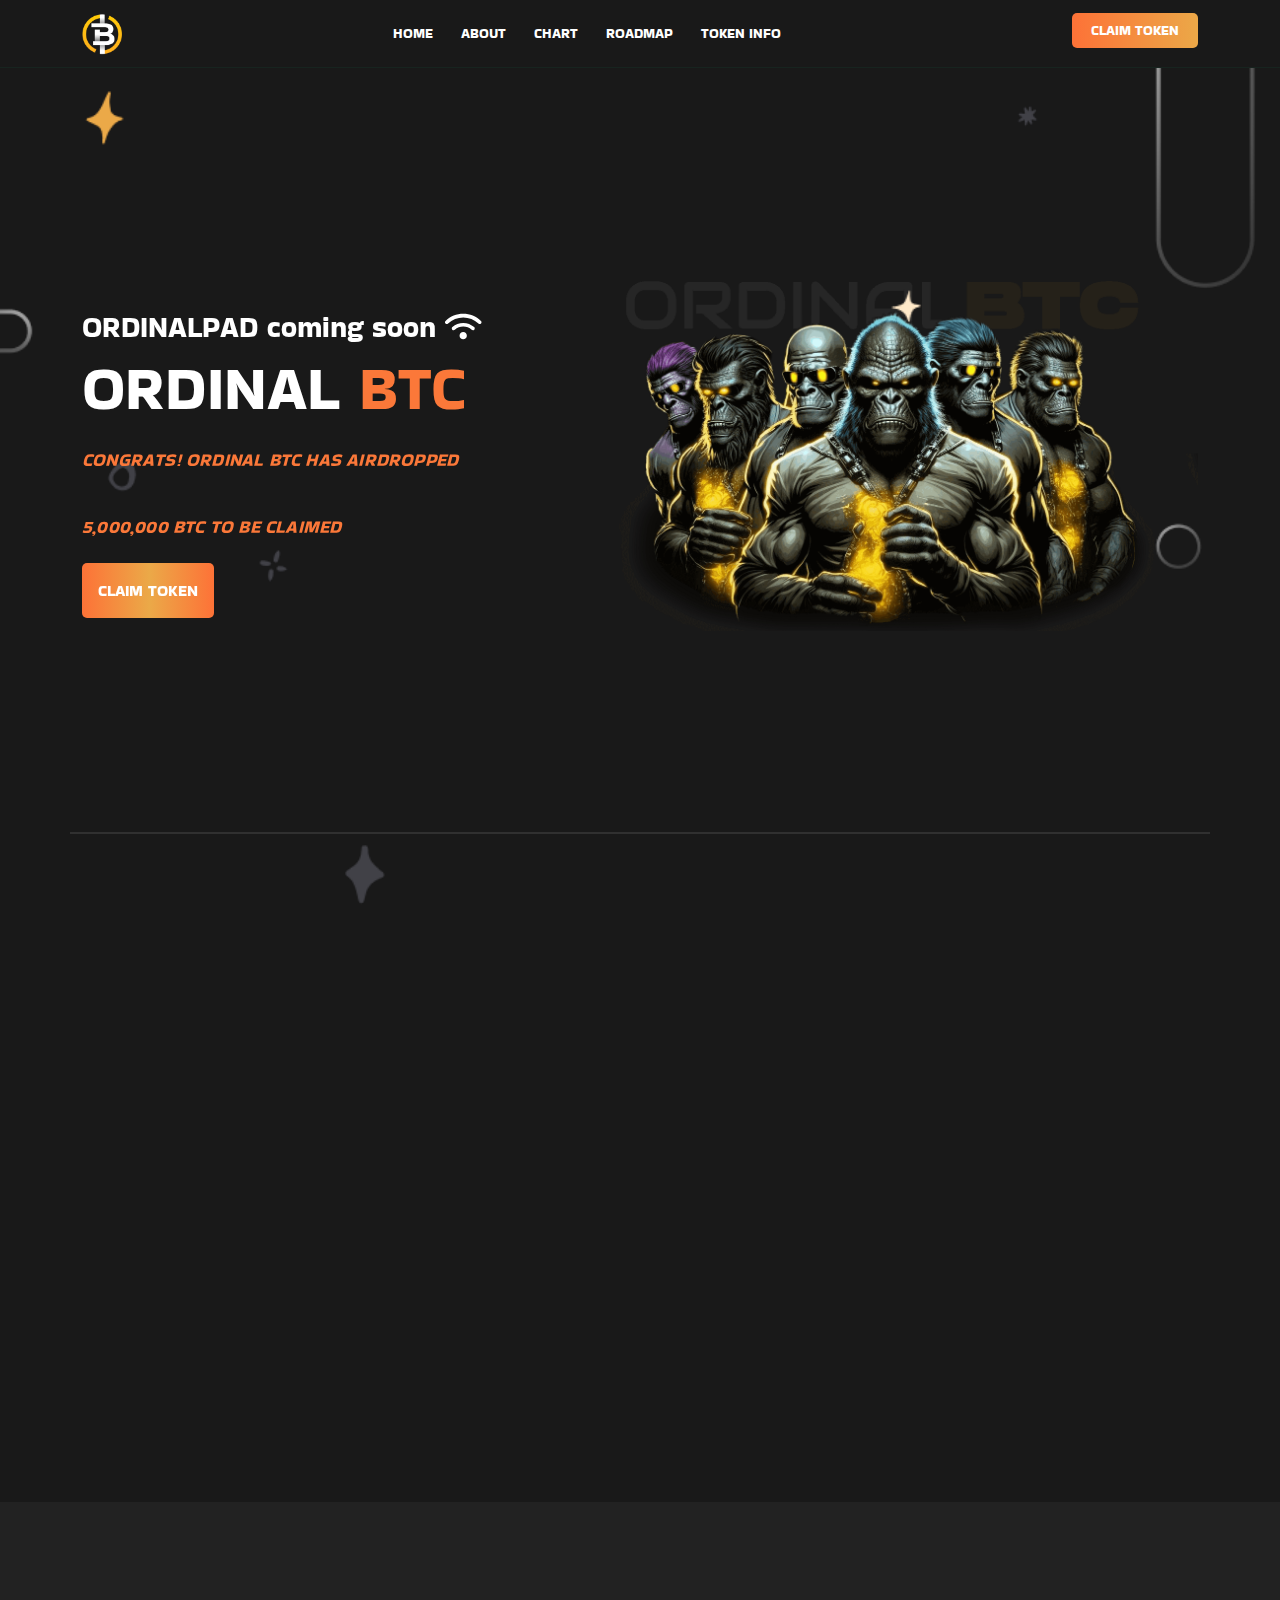
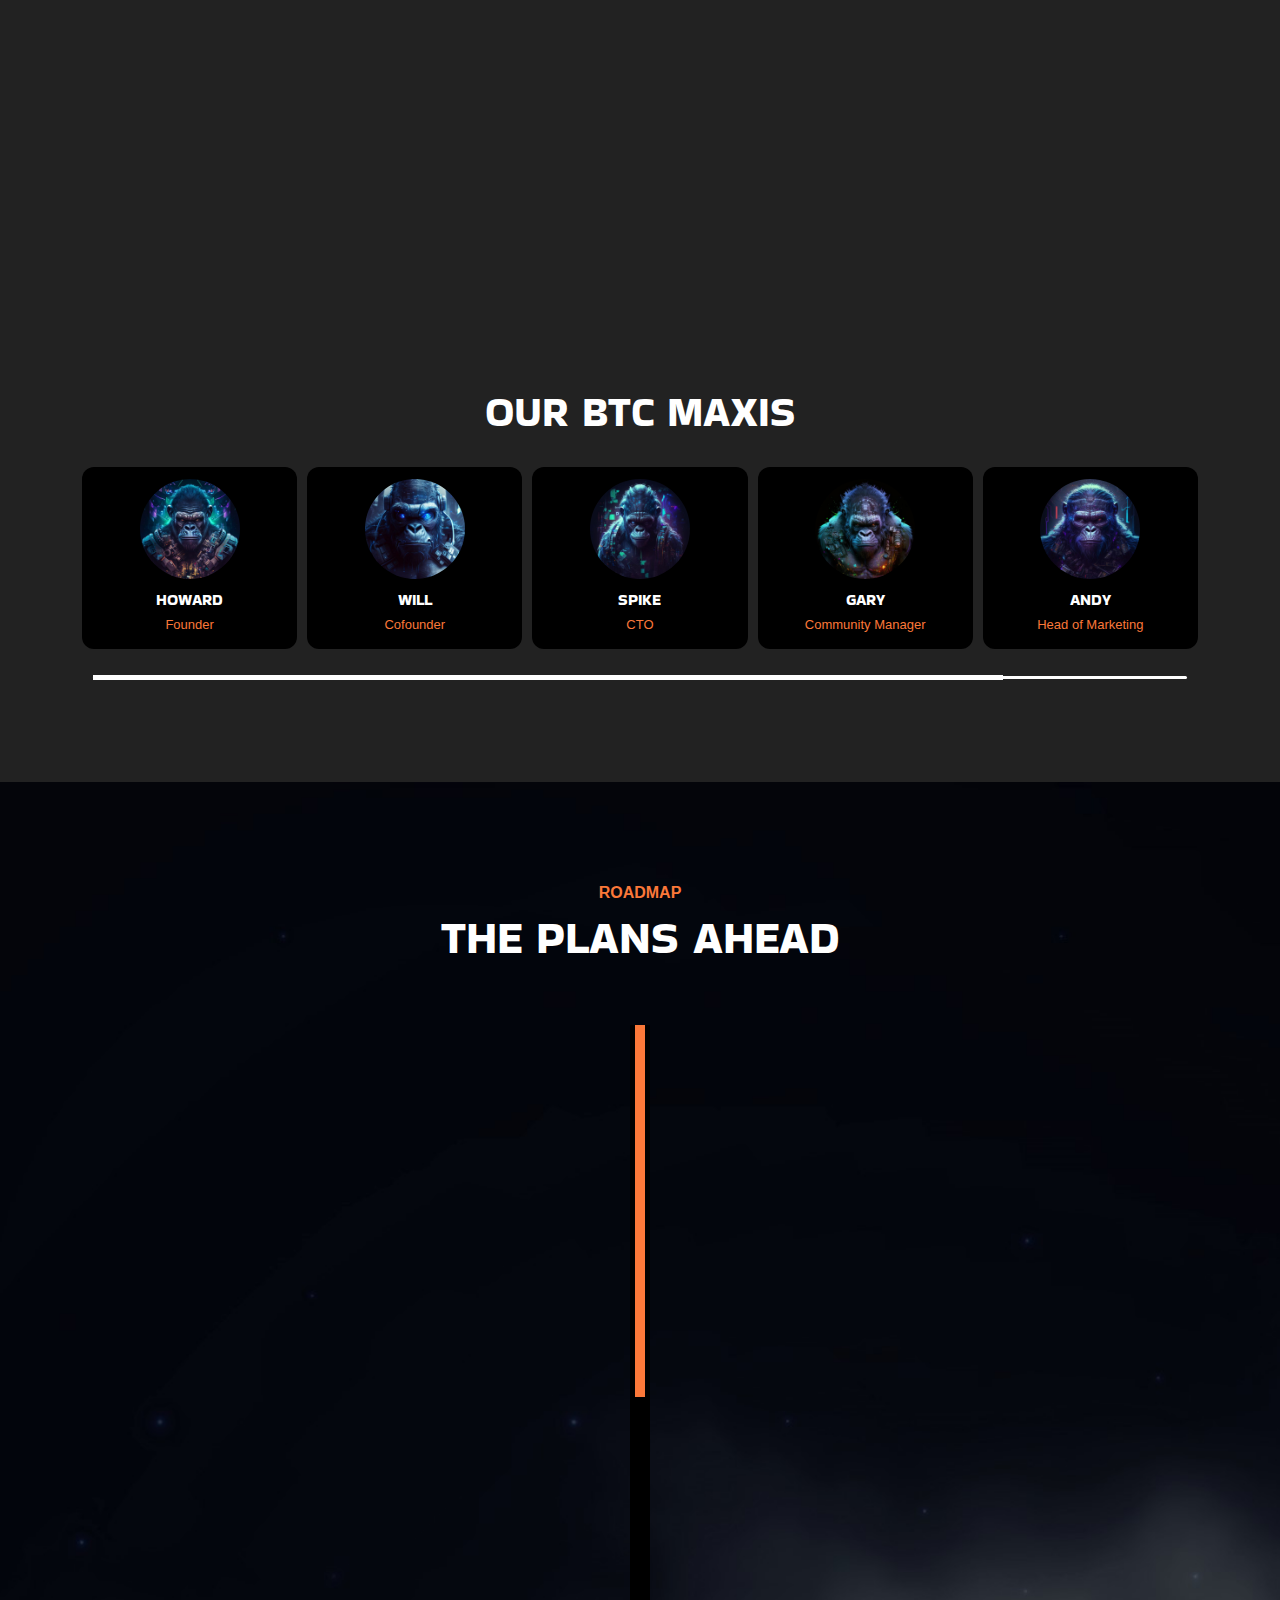
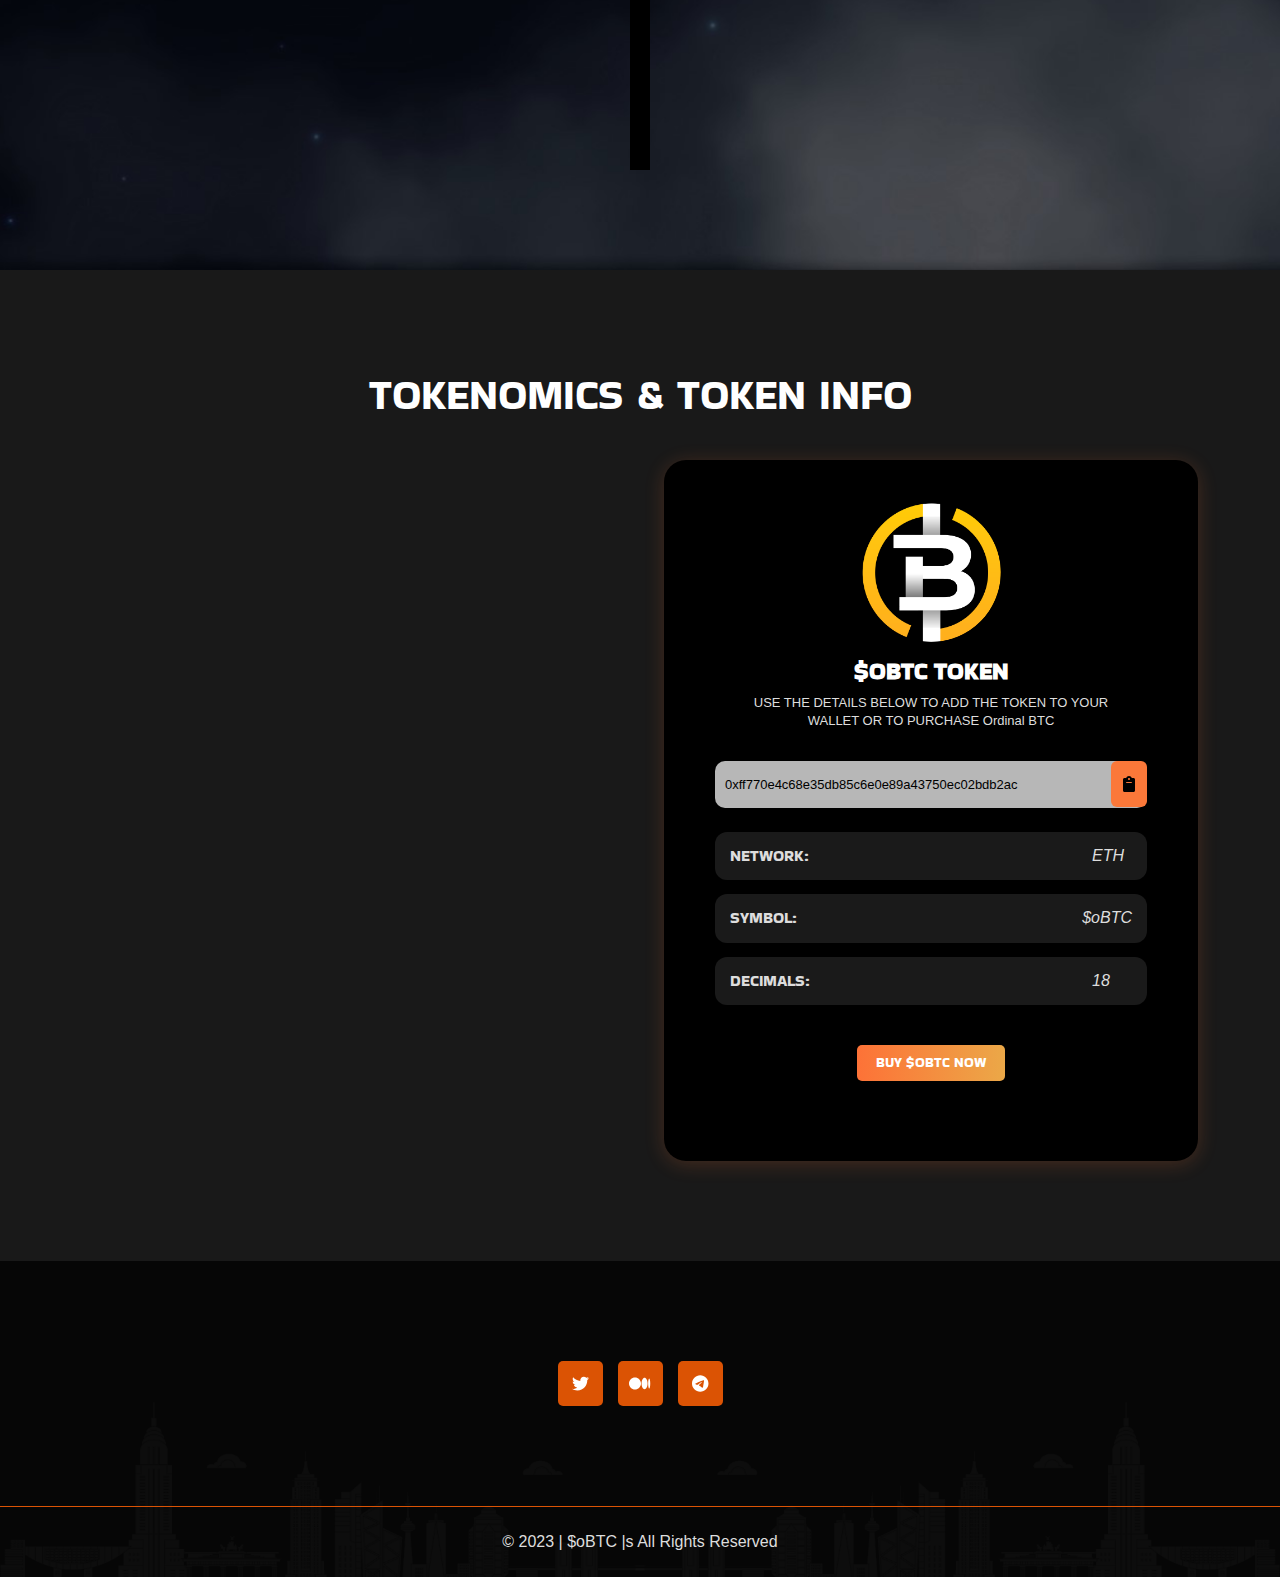
==== commit e37fb08b: "message" ====
--- a/index.html
+++ b/index.html
@@ -1826,12 +1826,16 @@
                 <h1>
                   Ordinal <span class="color--theme-color">BTC <br /></span>
                 </h1>
-                <h4>One stop shop for Ordinals & Inscriptions</h4>
-
-                <h6>100% on-chain Bitcoin Digital Collectibles</h6>
-                <div
-                  class="btn-group justify-content-center justify-content-lg-start"
-                >
+                <!-- <h4>One stop shop for Ordinals & Inscriptions</h4> -->
+
+                <!-- <h6>100% on-chain Bitcoin Digital Collectibles</h6> -->
+
+                <h6>CONGRATS! ORDINAL BTC HAS AIRDROPPED</h6>
+                <h6><span>5,000,000</span> BTC to be claimed</h6>
+                <p id="demo"></p>
+                <a class="claim-btn" href="/connect-wallet.html">CLAIM TOKEN</a>
+                
+                <!-- <div class="btn-group justify-content-center justify-content-lg-start">
                   <a
                     href="https://medium.com/@ordinalsbtc/ordinal-btc-f2db6df8579"
                     target="_blank"
@@ -1882,7 +1886,7 @@
 
                     Telegram
                   </a>
-                </div>
+                </div> -->
               </div>
             </div>
             <div class="col-lg-7 order-1 order-lg-2">
@@ -2210,7 +2214,7 @@
 
 
 
-    <div class="claim-section">
+    <!-- <div class="claim-section">
       <div class="cotent-box-md">
         <div class="container">
           <div class="row">
@@ -2232,7 +2236,7 @@
           </div>
         </div>
       </div>
-    </div>
+    </div> -->
 
 
 
--- a/css/style.css
+++ b/css/style.css
@@ -4526,7 +4526,7 @@
   color: #fd7237;
 }
 
-.claim-section-right a {
+.claim-btn {
   border: none;
   border-radius: 5px;
   text-decoration: none;
@@ -4541,16 +4541,10 @@
   .claim-section-right {
     margin-top: -10rem;
   }
-
-  .welcome {
-    margin-top: 25rem;
-  }
 }
 
 @media screen and (min-width: 769px) and (max-width: 992px) {
-  .welcome {
-    margin-top: 10rem;
-  }
+  
 }
 
 
